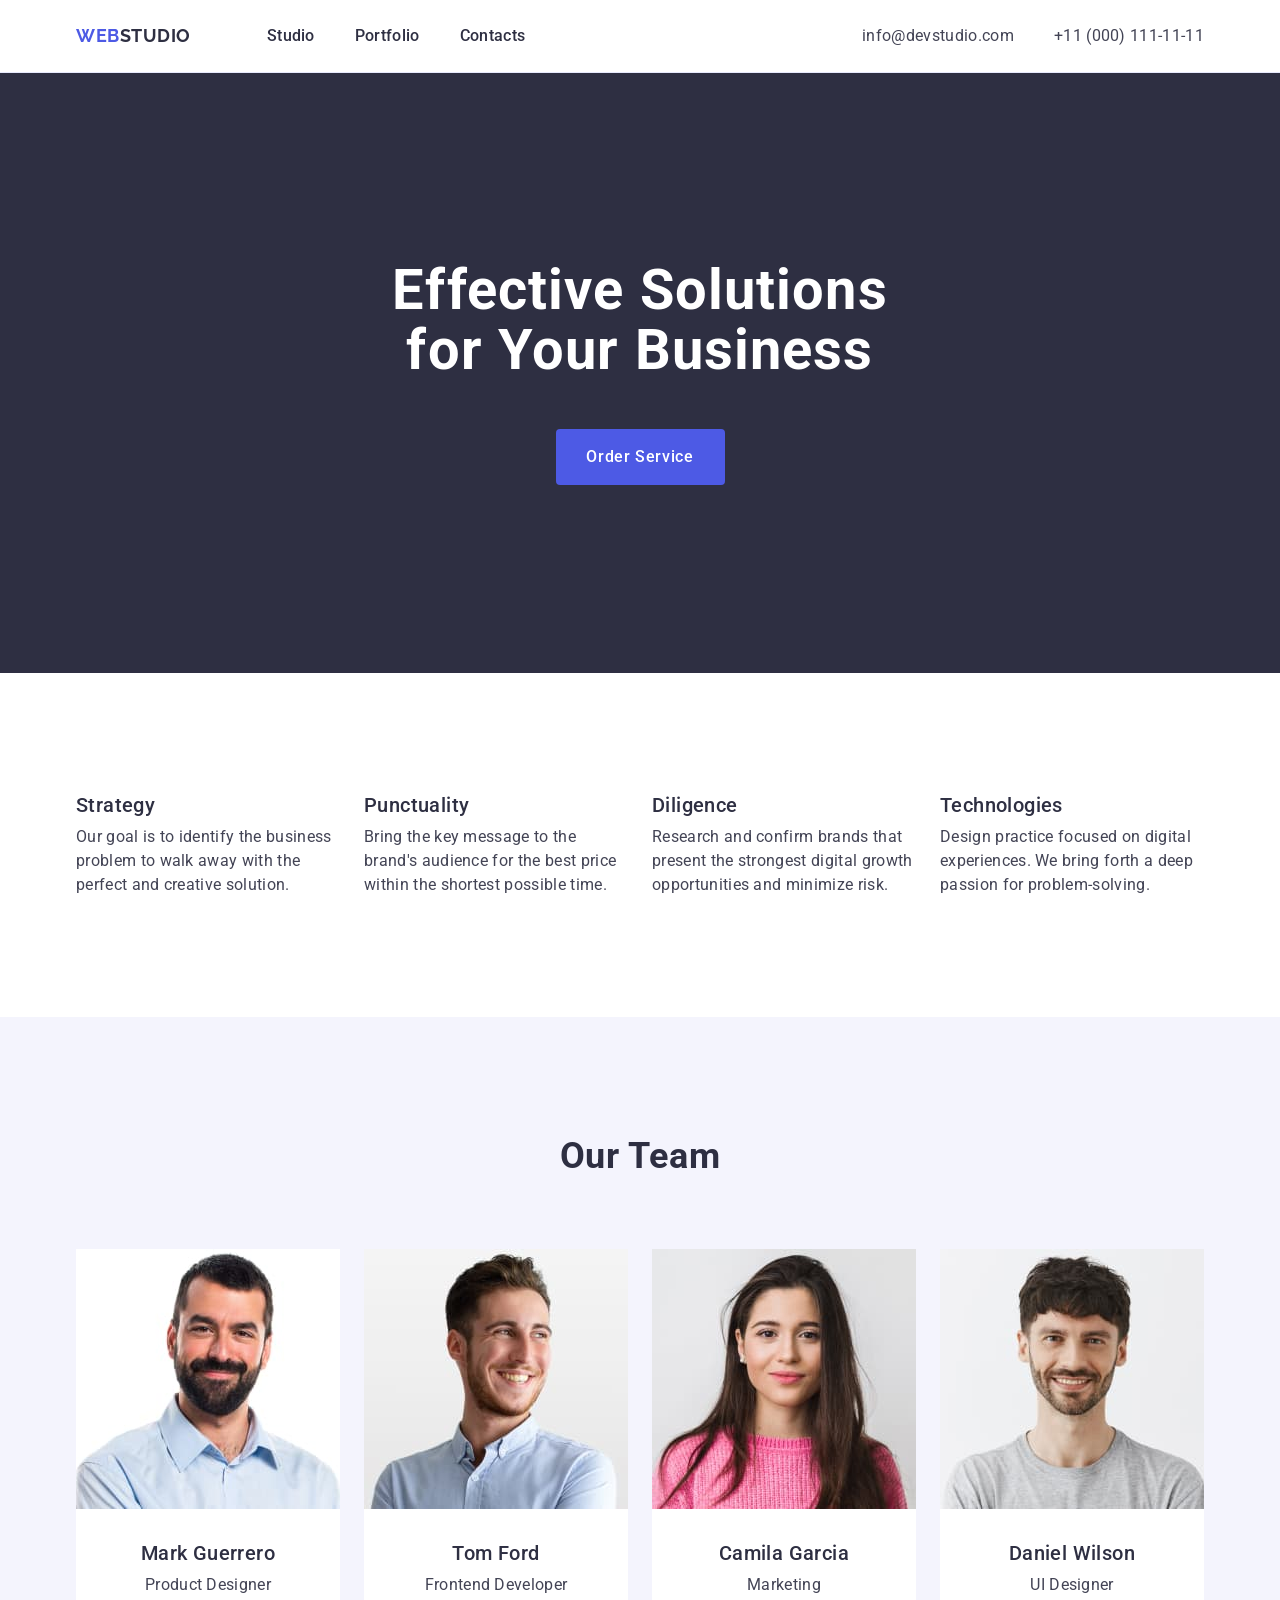
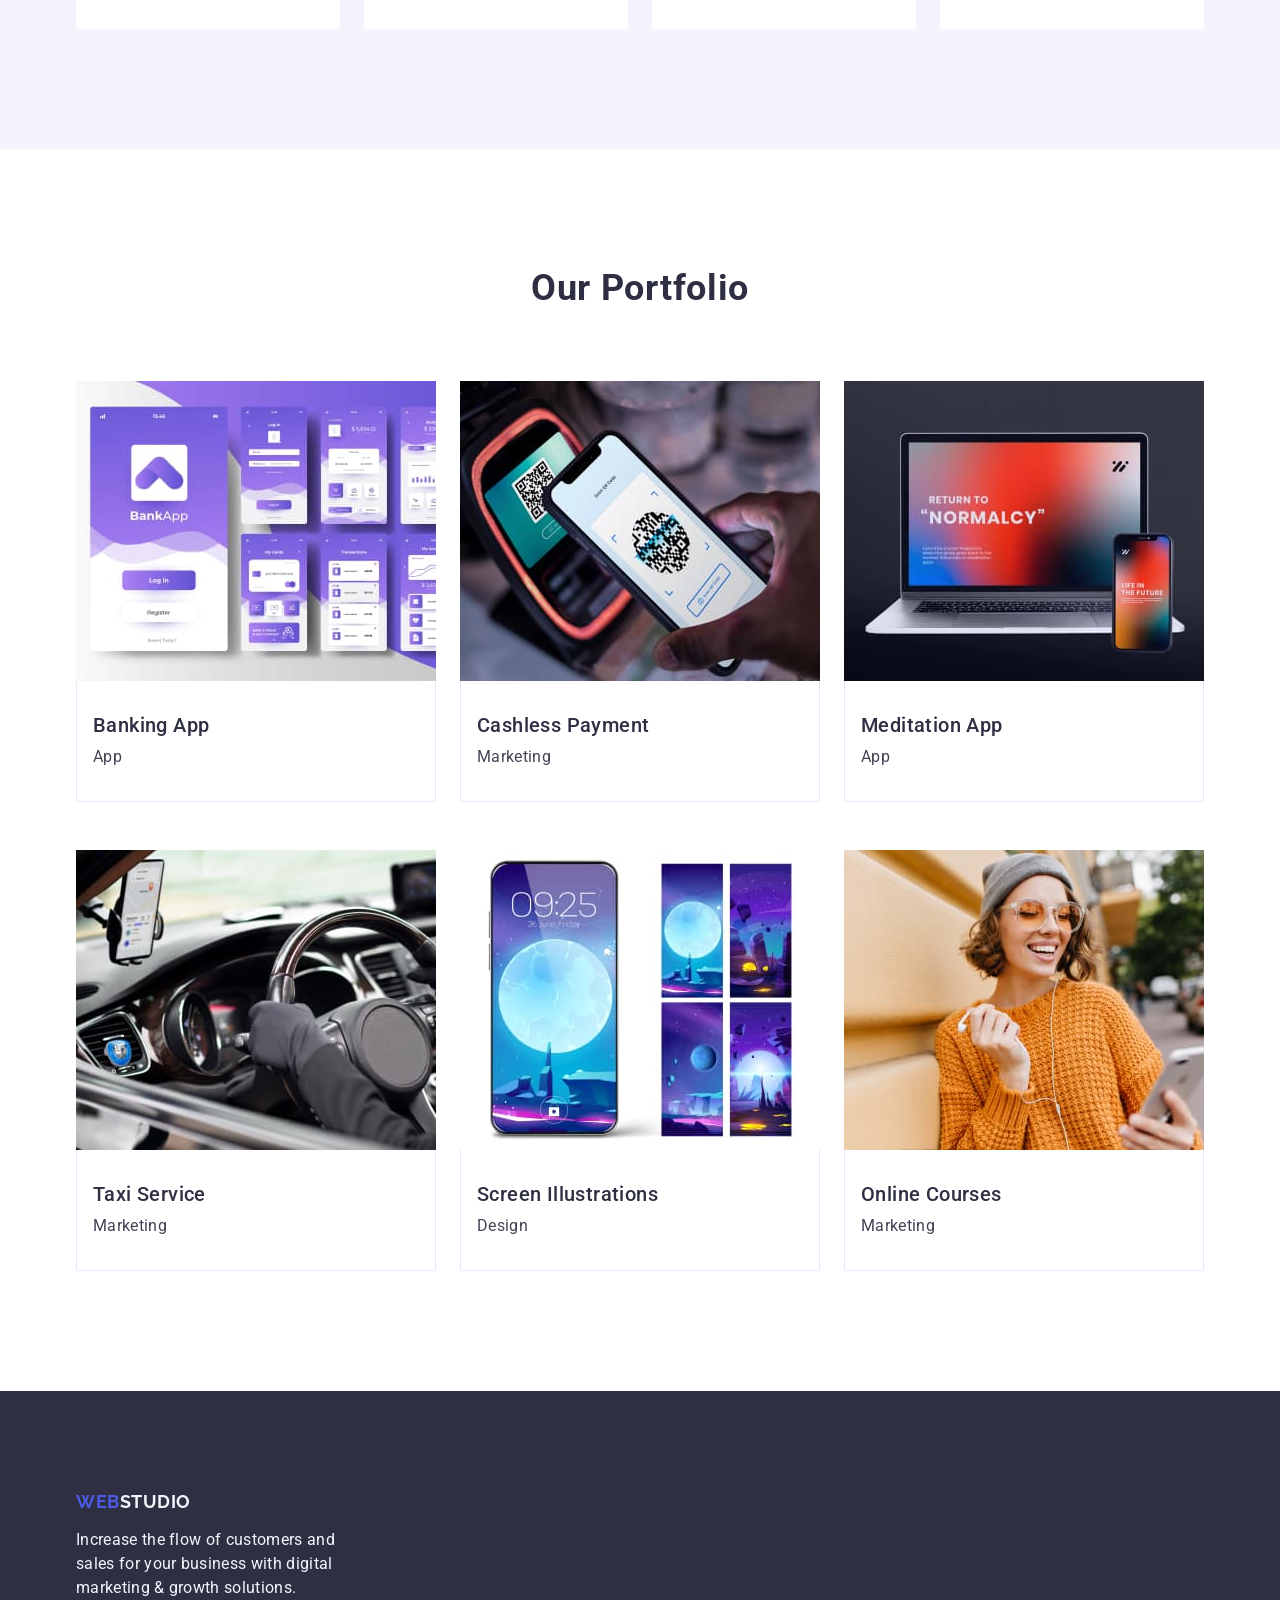
==== index.html @ 2b1eb2b6 "Initial commit" ====
<!DOCTYPE html>
<html lang="en">
  <head>
    <meta charset="UTF-8" />
    <meta name="viewport" content="width=device-width, initial-scale=1.0" />
    <title>WebStudio</title>
    <link rel="preconnect" href="https://fonts.googleapis.com" />
    <link rel="preconnect" href="https://fonts.gstatic.com" crossorigin />
    <link
      href="https://fonts.googleapis.com/css2?family=Raleway:wght@700&family=Roboto:wght@400;500;700&family=Tangerine&display=swap"
      rel="stylesheet"
    />
    <link
      rel="stylesheet"
      href="https://cdn.jsdelivr.net/npm/modern-normalize@2.0.0/modern-normalize.min.css"
    />
    <link rel="stylesheet" href="./css/styles.css" />
  </head>
  <body>
    <!-- Header section -->
    <header class="section-header">
      <div class="header-container container">
        <nav class="navigation">
          <a href="./index.html" class="logo-text"
            >Web<span class="logo-header-accent">Studio</span></a
          >
          <ul class="nav-list">
            <li class="nav-list-item">
              <a href="./index.html" class="nav-item">Studio</a>
            </li>
            <li class="nav-list-item">
              <a href="" class="nav-item">Portfolio</a>
            </li>
            <li class="nav-list-item">
              <a href="" class="nav-item">Contacts</a>
            </li>
          </ul>
        </nav>
        <address class="address">
          <ul class="address-list">
            <li class="address-list-item">
              <a href="mailto:info@devstudio.com" class="address-link"
                >info@devstudio.com</a
              >
            </li>

            <li class="address-list-item">
              <a href="tel:+110001111111" class="address-link"
                >+11 (000) 111-11-11</a
              >
            </li>
          </ul>
        </address>
      </div>
    </header>

    <!-- Unique content -->
    <main>
      <!-- Hero section -->
      <section class="hero">
        <div class="container-hero container">
          <h1 class="hero-title">Effective Solutions for Your Business</h1>
          <button type="button" class="button hero-btn">Order Service</button>
        </div>
      </section>
      <!-- Advantages section -->
      <section class="section">
        <div class="container-advantages container">
          <h2 class="visually-hidden">Advantages</h2>
          <ul class="advantages-list">
            <li class="advantages-list-item">
              <h3 class="subtitle">Strategy</h3>
              <p class="text">
                Our goal is to identify the business problem to walk away with
                the perfect and creative solution.
              </p>
            </li>
            <li class="advantages-list-item">
              <h3 class="subtitle">Punctuality</h3>
              <p class="text">
                Bring the key message to the brand's audience for the best price
                within the shortest possible time.
              </p>
            </li>
            <li class="advantages-list-item">
              <h3 class="subtitle">Diligence</h3>
              <p class="text">
                Research and confirm brands that present the strongest digital
                growth opportunities and minimize risk.
              </p>
            </li>
            <li class="advantages-list-item">
              <h3 class="subtitle">Technologies</h3>
              <p class="text">
                Design practice focused on digital experiences. We bring forth a
                deep passion for problem-solving.
              </p>
            </li>
          </ul>
        </div>
      </section>
      <!-- Our Team -->
      <section class="our-team section">
        <div class="container">
          <h2 class="section-title">Our Team</h2>
          <ul class="our-team-list">
            <li class="our-team-item">
              <img
                src="./images/mark-guerrero.jpg"
                alt="Mark Guerrero"
                width="264"
                height="260"
              />
              <div class="our-team-item-bottom">
                <h3 class="subtitle">Mark Guerrero</h3>
                <p class="text">Product Designer</p>
              </div>
            </li>
            <li class="our-team-item">
              <img
                src="./images/tom-ford.jpg"
                alt="Tom Ford"
                width="264"
                height="260"
              />
              <div class="our-team-item-bottom">
                <h3 class="subtitle">Tom Ford</h3>
                <p class="text">Frontend Developer</p>
              </div>
            </li>
            <li class="our-team-item">
              <img
                src="./images/camila-garcia.jpg"
                alt="Camila Garcia"
                width="264"
                height="260"
              />
              <div class="our-team-item-bottom">
                <h3 class="subtitle">Camila Garcia</h3>
                <p class="text">Marketing</p>
              </div>
            </li>
            <li class="our-team-item">
              <img
                src="./images/daniel-wilson.jpg"
                alt="Daniel Wilson"
                width="264"
                height="260"
              />
              <div class="our-team-item-bottom">
                <h3 class="subtitle">Daniel Wilson</h3>
                <p class="text">UI Designer</p>
              </div>
            </li>
          </ul>
        </div>
      </section>
      <!-- Our Portfolio -->

      <section class="section">
        <div class="container">
          <h2 class="section-title">Our Portfolio</h2>
          <ul class="portfolio-list">
            <li class="portfolio-item">
              <img
                src="./images/banking-app.jpg"
                alt="Banking App"
                width="360"
                height="300"
              />
              <div class="portfolio-item-bottom">
                <h3 class="subtitle">Banking App</h3>
                <p class="text">App</p>
              </div>
            </li>
            <li class="portfolio-item">
              <img
                src="./images/cashless-payment.jpg"
                alt="Cashless Payment"
                width="360"
                height="300"
              />
              <div class="portfolio-item-bottom">
                <h3 class="subtitle">Cashless Payment</h3>
                <p class="text">Marketing</p>
              </div>
            </li>
            <li class="portfolio-item">
              <img
                src="./images/meditation-app.jpg"
                alt="Meditation App"
                width="360"
                height="300"
              />
              <div class="portfolio-item-bottom">
                <h3 class="subtitle">Meditation App</h3>
                <p class="text">App</p>
              </div>
            </li>
            <li class="portfolio-item">
              <img
                src="./images/taxi-service.jpg"
                alt="Taxi Service"
                width="360"
                height="300"
              />
              <div class="portfolio-item-bottom">
                <h3 class="subtitle">Taxi Service</h3>
                <p class="text">Marketing</p>
              </div>
            </li>
            <li class="portfolio-item">
              <img
                src="./images/screen-illustrations.jpg"
                alt="Screen Illustrations"
                width="360"
                height="300"
              />
              <div class="portfolio-item-bottom">
                <h3 class="subtitle">Screen Illustrations</h3>
                <p class="text">Design</p>
              </div>
            </li>
            <li class="portfolio-item">
              <img
                src="./images/online-courses.jpg"
                alt="Online Courses"
                width="360"
                height="300"
              />
              <div class="portfolio-item-bottom">
                <h3 class="subtitle">Online Courses</h3>
                <p class="text">Marketing</p>
              </div>
            </li>
          </ul>
        </div>
      </section>
    </main>
    <!-- Footer section -->
    <footer class="footer">
      <div class="container">
        <a href="./index.html" class="logo-text footer-link"
          >Web<span class="logo-footer-accent">Studio</span></a
        >
        <p class="text text-footer">
          Increase the flow of customers and sales for your business with
          digital marketing & growth solutions.
        </p>
      </div>
    </footer>
  </body>
</html>
---- css/styles.css ----
body {
    font-family: 'Roboto', sans-serif;
    color: #434455;
    background-color: #FFFFFF;
}
h1,
h2,
h3,
h4,
h5,
h6,
p {
    margin: 0;
}
ul,
ol {
    list-style-type: none;
    margin: 0;
        padding: 0;
}
img {
    display: block;
    max-width: 100%;
    height: auto;
}
    
a {
    color: currentColor;
    text-decoration: none;
}

button {
    font-family: inherit;
    color: currentColor;
    background-color: transparent;
    cursor: pointer;
    padding: 0;
    border: none;
}

.visually-hidden {
    position: absolute;
    width: 1px;
    height: 1px;
    margin: -1px;
    border: 0;
    padding: 0;
    white-space: nowrap;
    clip-path: inset(100%);
    clip: rect(0 0 0 0);
    overflow: hidden;
}
.section {
padding: 120px 0;
}
.section-header {
    border-bottom: 1px solid #E7E9FC;
    background: #FFF;

}
.container {
    width: 1158px;
padding: 0 15px 0 15px;
    margin-left: auto;
    margin-right: auto; 
}
.header-container {
    display: flex;
        align-items: center;
}

.navigation {
    display: flex;
        align-items: center;
        margin-right: auto;
}
.nav-list {
    display: flex;
    justify-content: space-between;
}
.nav-list-item:not(:last-child) {
margin-right: 40px;
}
.logo-text {
    font-family: "Raleway", sans-serif;
    color: #4D5AE5;
    font-size: 18px;
    line-height: 1.17;
    letter-spacing: 0.03em;
    font-weight: 700;
    text-transform: uppercase;
    margin-right: 76px;

}
.logo-header-accent {
    color: #2E2F42;
}
.logo-footer-accent {
    color: #F4F4FD;
}
.nav-item,
.section-title,
.subtitle {
    color: #2E2F42;
}
.section-title {
    font-size: 36px;
    line-height: 1.11;
    text-align: center;
    letter-spacing: 0.02em;
    text-transform: capitalize;
    margin-bottom: 72px;
}
.nav-item {
    font-size: 16px;
        line-height: 1.5;
        font-weight: 500;
        letter-spacing: 0.02em;
        padding: 24px 0 24px;
        display: block;
}
.nav-item:hover, .nav-item:focus, .nav-item:active, .address-link
 {
    color: #404BBF;
}
.address-list {
    font-style: normal;
    display: flex;
    align-items: center;
}
.address-list-item:not(:last-child) {
margin-right: 40px;
}
.address-link {
    color: #434455;
        font-size: 16px;
        line-height: 1.5;
        letter-spacing: 0.02em;
}
.address-link:hover, .address-link:focus, .address-link:active {
    color: #404BBF;
}
.hero {
    background-color: #2E2F42;
    padding: 188px 0;
}

.hero-title {
    color: #FFFFFF;
    color: var(--WHITE, #FFF);
        text-align: center;
        font-size: 56px;
        font-weight: 700;
        line-height: 1.07;
        letter-spacing: 0.02em;
        max-width: 496px;
        margin-right: auto;
        margin-left: auto;
        margin-bottom: 48px;
}
.hero-btn {
    background-color: #4D5AE5;
    color: #FFF;
        font-size: 16px;
        font-weight: 500;
        line-height: 1.5;
        letter-spacing: 0.04em;
        display: block;
        min-width: 169px;
        height: 56px;
        border-radius: 4px;
        margin-right: auto;
        margin-left: auto;
    
}
 .hero-btn:hover, .hero-btn:focus, .hero-btn:active {
    background-color: #404BBF; 
}

.advantages-list {
    display: flex;
    justify-content: center;
}
.advantages-list-item:not(:last-child) {
margin-right: 24px;
}
.advantages-list-item {
    width: calc((100% - 72px) / 4);
}
.subtitle {
        font-size: 20px;
        font-weight: 500;
        line-height: 1.2;
        letter-spacing: 0.02em;
        margin-bottom: 8px;
}
.text {
    /* font-family: "Raleway", sans-serif; */
        font-size: 16px;
        font-style: normal;
        font-weight: 400;
        line-height: 1.5;
        letter-spacing: 0.02em;
}
.our-team {
    background-color: #F4F4FD;
}
.our-team-item {
    background-color: #FFFFFF;
}
.our-team-item:not(:last-child) {
    margin-right: 24px;
}
.our-team-list {
    display: flex; 
}
.our-team-item:first-child {
    width: calc((100% - 72px) / 4);
    border-radius: 0px 0px 4px 4px;
}
.our-team-item-bottom {
    padding: 32px 0 32px;
    text-align: center;
}

.portfolio-list {
    display: flex;
    flex-wrap: wrap;
    row-gap: 48px;
    column-gap: 24px;
}


.portfolio-item-bottom {
    border: 1px solid #E7E9FC;
    border-top: none;
        background: #FFF;
    padding: 32px 16px;
}
.footer {
    background-color: #2E2F42;
    padding: 100px 0 100px;

}
.footer>.text {
    
    color: #F4F4FD;
}
.footer>.logo-text {
    margin-bottom: 16px;
}
.footer-link {
    display: inline-block;
    margin-bottom: 16px;
}
.text-footer {
    color: var(--CLOUD, #F4F4FD);
        font-family: Roboto;
        font-size: 16px;
        font-style: normal;
        font-weight: 400;
        line-height: 1.5;

        letter-spacing: 0.02em;
        width: 264px;
}
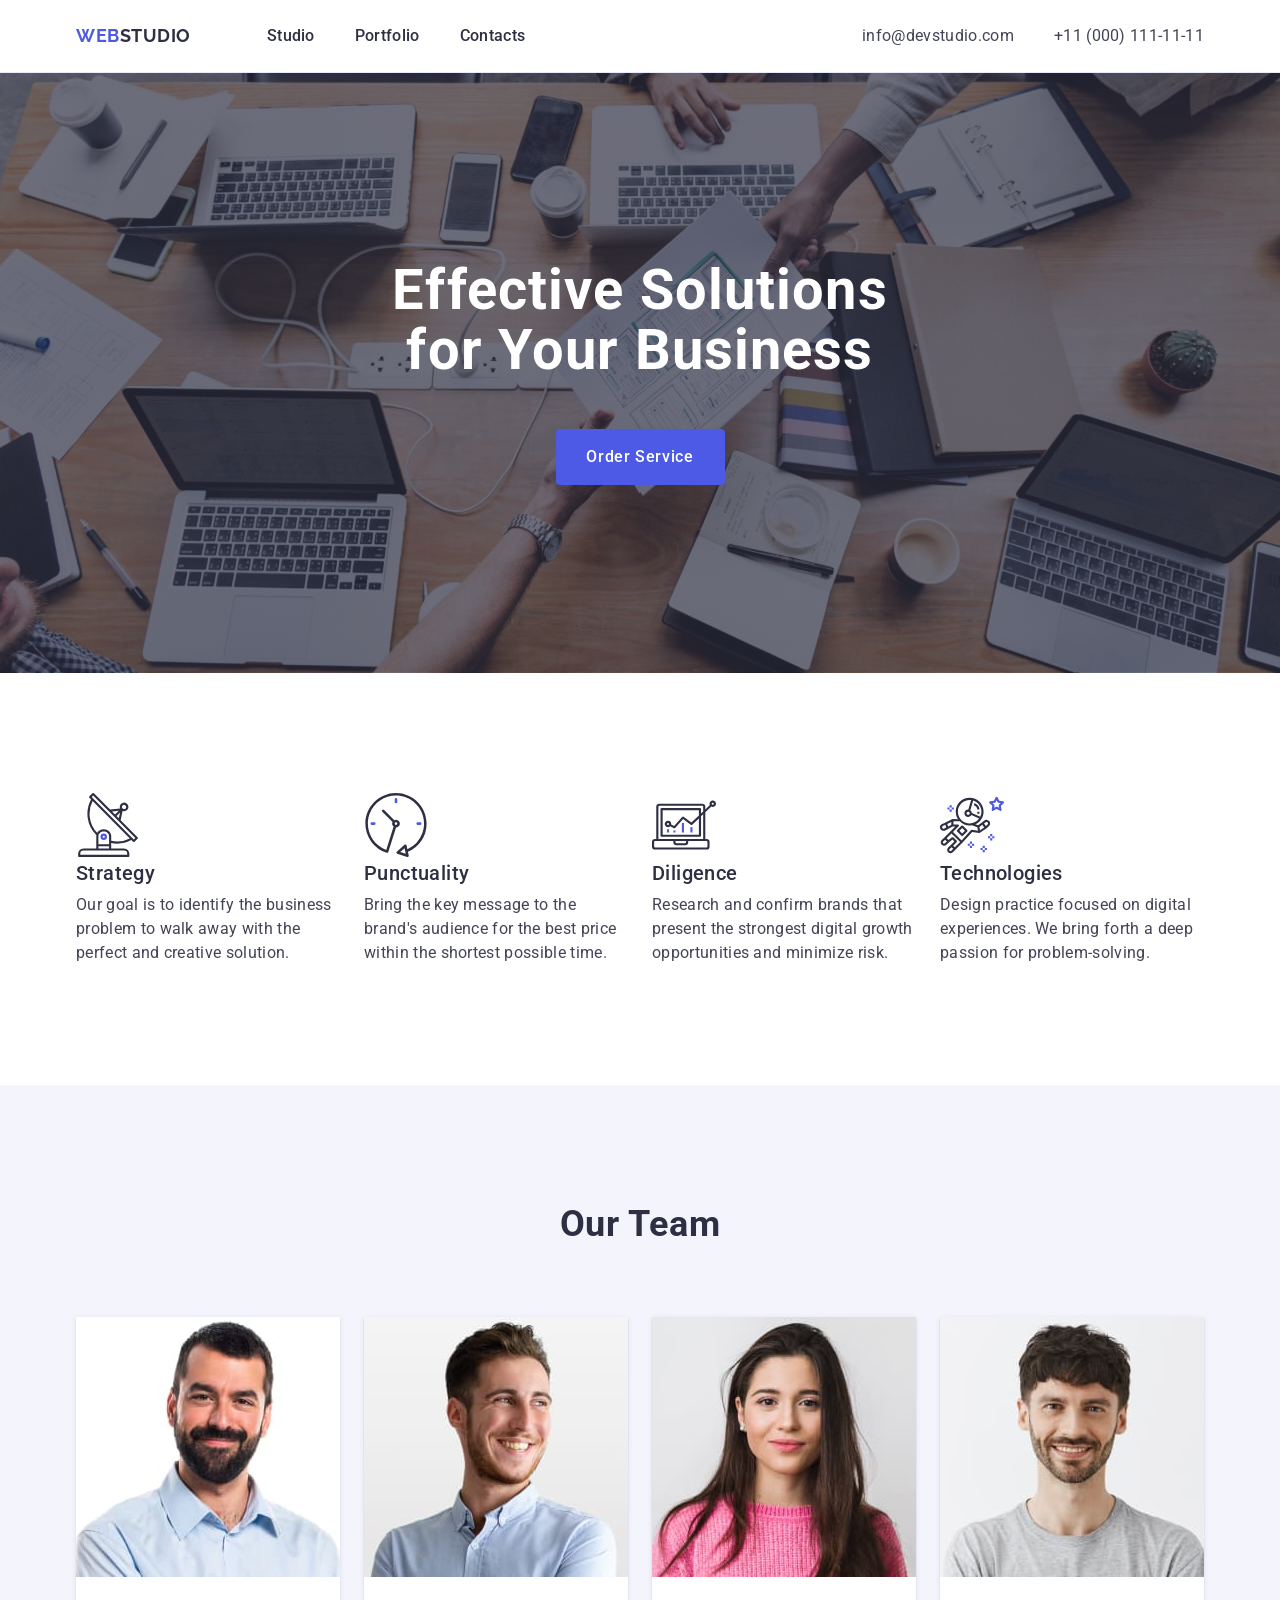
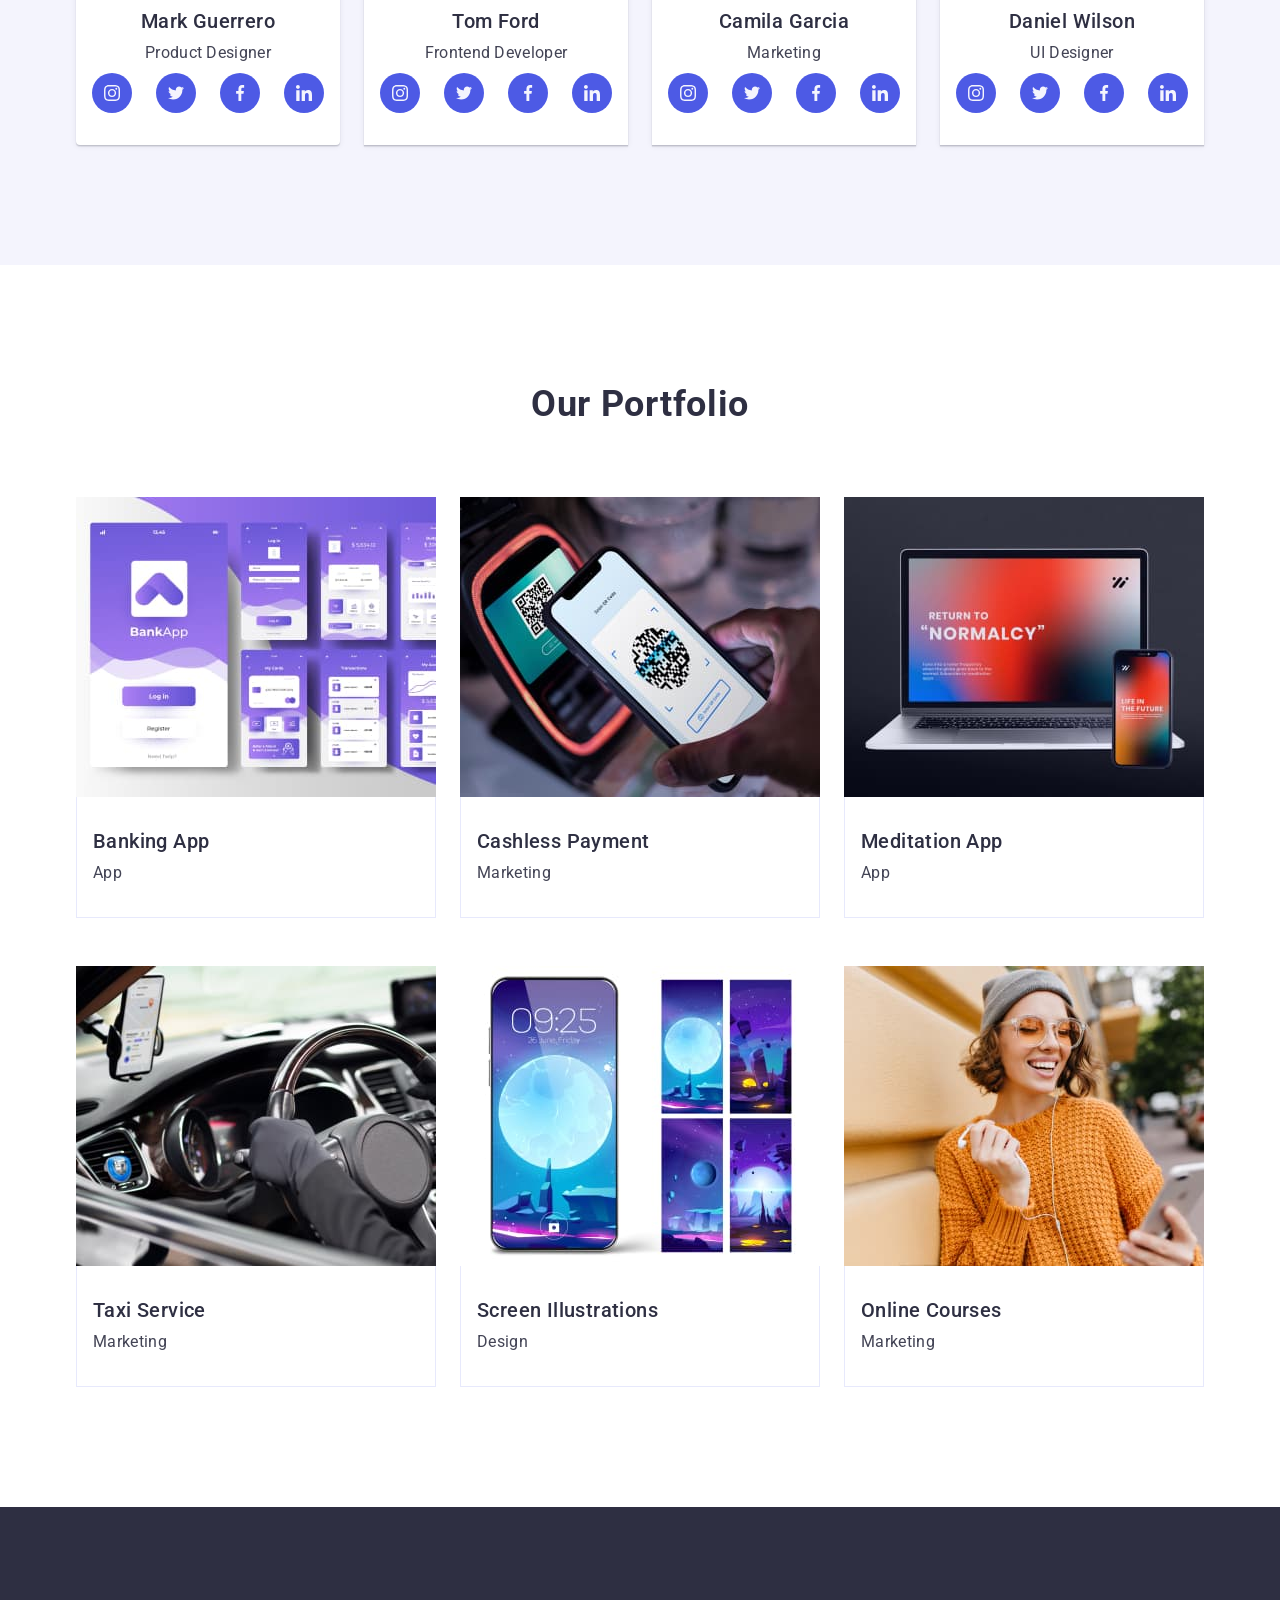
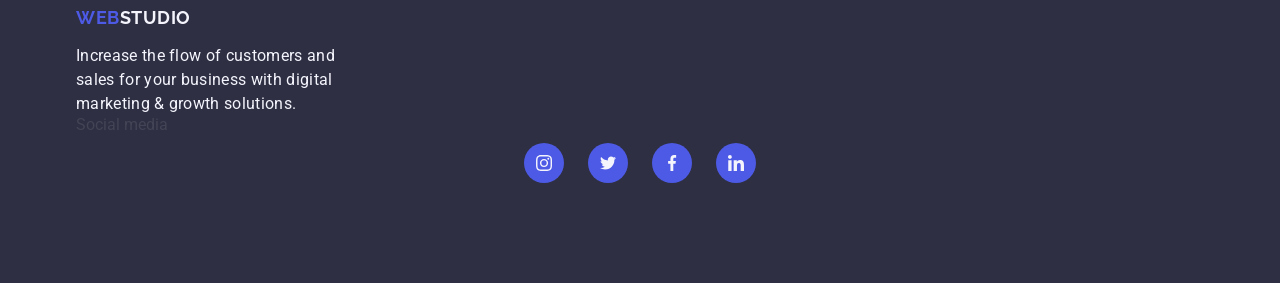
==== commit 5022ad73: "added sprite.svg" ====
--- a/index.html
+++ b/index.html
@@ -69,6 +69,9 @@
           <h2 class="visually-hidden">Advantages</h2>
           <ul class="advantages-list">
             <li class="advantages-list-item">
+              <svg class="advantages-icon" width="64" height="64">
+                <use href="./images/icons.svg#icon-antenna"></use>
+              </svg>
               <h3 class="subtitle">Strategy</h3>
               <p class="text">
                 Our goal is to identify the business problem to walk away with
@@ -76,6 +79,9 @@
               </p>
             </li>
             <li class="advantages-list-item">
+              <svg class="advantages-icon" width="64" height="64">
+                <use href="./images/icons.svg#icon-clock"></use>
+              </svg>
               <h3 class="subtitle">Punctuality</h3>
               <p class="text">
                 Bring the key message to the brand's audience for the best price
@@ -83,6 +89,9 @@
               </p>
             </li>
             <li class="advantages-list-item">
+              <svg class="advantages-icon" width="64" height="64">
+                <use href="./images/icons.svg#icon-diagram"></use>
+              </svg>
               <h3 class="subtitle">Diligence</h3>
               <p class="text">
                 Research and confirm brands that present the strongest digital
@@ -90,6 +99,9 @@
               </p>
             </li>
             <li class="advantages-list-item">
+              <svg class="advantages-icon" width="64" height="64">
+                <use href="./images/icons.svg#icon-astronaut"></use>
+              </svg>
               <h3 class="subtitle">Technologies</h3>
               <p class="text">
                 Design practice focused on digital experiences. We bring forth a
@@ -114,6 +126,36 @@
               <div class="our-team-item-bottom">
                 <h3 class="subtitle">Mark Guerrero</h3>
                 <p class="text">Product Designer</p>
+                <ul class="socials-list">
+                  <li class="socials-item">
+                    <a href="" class="socials-link">
+                      <svg class="socials-icon" width="16" height="16">
+                        <use href="./images/icons.svg#icon-instagram"></use>
+                      </svg>
+                    </a>
+                  </li>
+                  <li class="socials-item">
+                    <a href="" class="socials-link">
+                      <svg class="socials-icon" width="16" height="16">
+                        <use href="./images/icons.svg#icon-twitter"></use>
+                      </svg>
+                    </a>
+                  </li>
+                  <li class="socials-item">
+                    <a href="" class="socials-link">
+                      <svg class="socials-icon" width="16" height="16">
+                        <use href="./images/icons.svg#icon-facebook"></use>
+                      </svg>
+                    </a>
+                  </li>
+                  <li class="socials-item">
+                    <a href="" class="socials-link">
+                      <svg class="socials-icon" width="16" height="16">
+                        <use href="./images/icons.svg#icon-linkedin"></use>
+                      </svg>
+                    </a>
+                  </li>
+                </ul>
               </div>
             </li>
             <li class="our-team-item">
@@ -126,6 +168,36 @@
               <div class="our-team-item-bottom">
                 <h3 class="subtitle">Tom Ford</h3>
                 <p class="text">Frontend Developer</p>
+                <ul class="socials-list">
+                  <li class="socials-item">
+                    <a href="" class="socials-link">
+                      <svg class="socials-icon" width="16" height="16">
+                        <use href="./images/icons.svg#icon-instagram"></use>
+                      </svg>
+                    </a>
+                  </li>
+                  <li class="socials-item">
+                    <a href="" class="socials-link">
+                      <svg class="socials-icon" width="16" height="16">
+                        <use href="./images/icons.svg#icon-twitter"></use>
+                      </svg>
+                    </a>
+                  </li>
+                  <li class="socials-item">
+                    <a href="" class="socials-link">
+                      <svg class="socials-icon" width="16" height="16">
+                        <use href="./images/icons.svg#icon-facebook"></use>
+                      </svg>
+                    </a>
+                  </li>
+                  <li class="socials-item">
+                    <a href="" class="socials-link">
+                      <svg class="socials-icon" width="16" height="16">
+                        <use href="./images/icons.svg#icon-linkedin"></use>
+                      </svg>
+                    </a>
+                  </li>
+                </ul>
               </div>
             </li>
             <li class="our-team-item">
@@ -138,6 +210,36 @@
               <div class="our-team-item-bottom">
                 <h3 class="subtitle">Camila Garcia</h3>
                 <p class="text">Marketing</p>
+                <ul class="socials-list">
+                  <li class="socials-item">
+                    <a href="" class="socials-link">
+                      <svg class="socials-icon" width="16" height="16">
+                        <use href="./images/icons.svg#icon-instagram"></use>
+                      </svg>
+                    </a>
+                  </li>
+                  <li class="socials-item">
+                    <a href="" class="socials-link">
+                      <svg class="socials-icon" width="16" height="16">
+                        <use href="./images/icons.svg#icon-twitter"></use>
+                      </svg>
+                    </a>
+                  </li>
+                  <li class="socials-item">
+                    <a href="" class="socials-link">
+                      <svg class="socials-icon" width="16" height="16">
+                        <use href="./images/icons.svg#icon-facebook"></use>
+                      </svg>
+                    </a>
+                  </li>
+                  <li class="socials-item">
+                    <a href="" class="socials-link">
+                      <svg class="socials-icon" width="16" height="16">
+                        <use href="./images/icons.svg#icon-linkedin"></use>
+                      </svg>
+                    </a>
+                  </li>
+                </ul>
               </div>
             </li>
             <li class="our-team-item">
@@ -150,6 +252,36 @@
               <div class="our-team-item-bottom">
                 <h3 class="subtitle">Daniel Wilson</h3>
                 <p class="text">UI Designer</p>
+                <ul class="socials-list">
+                  <li class="socials-item">
+                    <a href="" class="socials-link">
+                      <svg class="socials-icon" width="16" height="16">
+                        <use href="./images/icons.svg#icon-instagram"></use>
+                      </svg>
+                    </a>
+                  </li>
+                  <li class="socials-item">
+                    <a href="" class="socials-link">
+                      <svg class="socials-icon" width="16" height="16">
+                        <use href="./images/icons.svg#icon-twitter"></use>
+                      </svg>
+                    </a>
+                  </li>
+                  <li class="socials-item">
+                    <a href="" class="socials-link">
+                      <svg class="socials-icon" width="16" height="16">
+                        <use href="./images/icons.svg#icon-facebook"></use>
+                      </svg>
+                    </a>
+                  </li>
+                  <li class="socials-item">
+                    <a href="" class="socials-link">
+                      <svg class="socials-icon" width="16" height="16">
+                        <use href="./images/icons.svg#icon-linkedin"></use>
+                      </svg>
+                    </a>
+                  </li>
+                </ul>
               </div>
             </li>
           </ul>
@@ -247,6 +379,39 @@
           Increase the flow of customers and sales for your business with
           digital marketing & growth solutions.
         </p>
+        <div class="footer-socials">
+          <p socials-text>Social media</p>
+          <ul class="socials-list">
+            <li class="socials-item">
+              <a href="" class="socials-link">
+                <svg class="socials-icon" width="16" height="16">
+                  <use href="./images/icons.svg#icon-instagram"></use>
+                </svg>
+              </a>
+            </li>
+            <li class="socials-item">
+              <a href="" class="socials-link">
+                <svg class="socials-icon" width="16" height="16">
+                  <use href="./images/icons.svg#icon-twitter"></use>
+                </svg>
+              </a>
+            </li>
+            <li class="socials-item">
+              <a href="" class="socials-link">
+                <svg class="socials-icon" width="16" height="16">
+                  <use href="./images/icons.svg#icon-facebook"></use>
+                </svg>
+              </a>
+            </li>
+            <li class="socials-item">
+              <a href="" class="socials-link">
+                <svg class="socials-icon" width="16" height="16">
+                  <use href="./images/icons.svg#icon-linkedin"></use>
+                </svg>
+              </a>
+            </li>
+          </ul>
+        </div>
       </div>
     </footer>
   </body>
--- a/css/styles.css
+++ b/css/styles.css
@@ -143,7 +143,13 @@
 .hero {
     background-color: #2E2F42;
     padding: 188px 0;
-}
+    max-width: 1440рх;
+    background-image: linear-gradient(rgba(46, 47, 66, 0.70), rgba(46, 47, 66, 0.70)), url(../images/hero-bg.jpg);
+    background-repeat: no-repeat;
+    background-position: center;
+    background-size: cover;
+}
+    
 
 .hero-title {
     color: #FFFFFF;
@@ -207,6 +213,7 @@
 }
 .our-team-item {
     background-color: #FFFFFF;
+    box-shadow: 0px 2px 1px 0px rgba(46, 47, 66, 0.08), 0px 1px 1px 0px rgba(46, 47, 66, 0.16), 0px 1px 6px 0px rgba(46, 47, 66, 0.08);
 }
 .our-team-item:not(:last-child) {
     margin-right: 24px;
@@ -222,7 +229,31 @@
     padding: 32px 0 32px;
     text-align: center;
 }
-
+.socials-list {
+    display: flex;
+    gap: 24px;
+    justify-content: center;
+    align-items: center;
+    margin-top: 8px;
+}
+.socials-item {
+    width: 40px;
+    height: 40px;
+}
+.socials-link {
+    display: flex;
+    justify-content: center;
+    align-items: center;
+    width: 100%;
+    height: 100%;
+    background-color: #4D5AE5;
+    border-radius: 50%;
+    color: #F4F4FD;
+    fill: currentColor;
+}
+.socials-link:hover, .socials-link:focus {
+    background-color: #404BBF;
+}
 .portfolio-list {
     display: flex;
     flex-wrap: wrap;
@@ -230,7 +261,9 @@
     column-gap: 24px;
 }
 
-
+.portfolio-item:hover {
+    box-shadow: 0px 2px 1px 0px rgba(46, 47, 66, 0.08), 0px 1px 1px 0px rgba(46, 47, 66, 0.16), 0px 1px 6px 0px rgba(46, 47, 66, 0.08);
+}
 .portfolio-item-bottom {
     border: 1px solid #E7E9FC;
     border-top: none;
@@ -263,4 +296,7 @@
 
         letter-spacing: 0.02em;
         width: 264px;
+}
+.footer-socials {
+   
 }
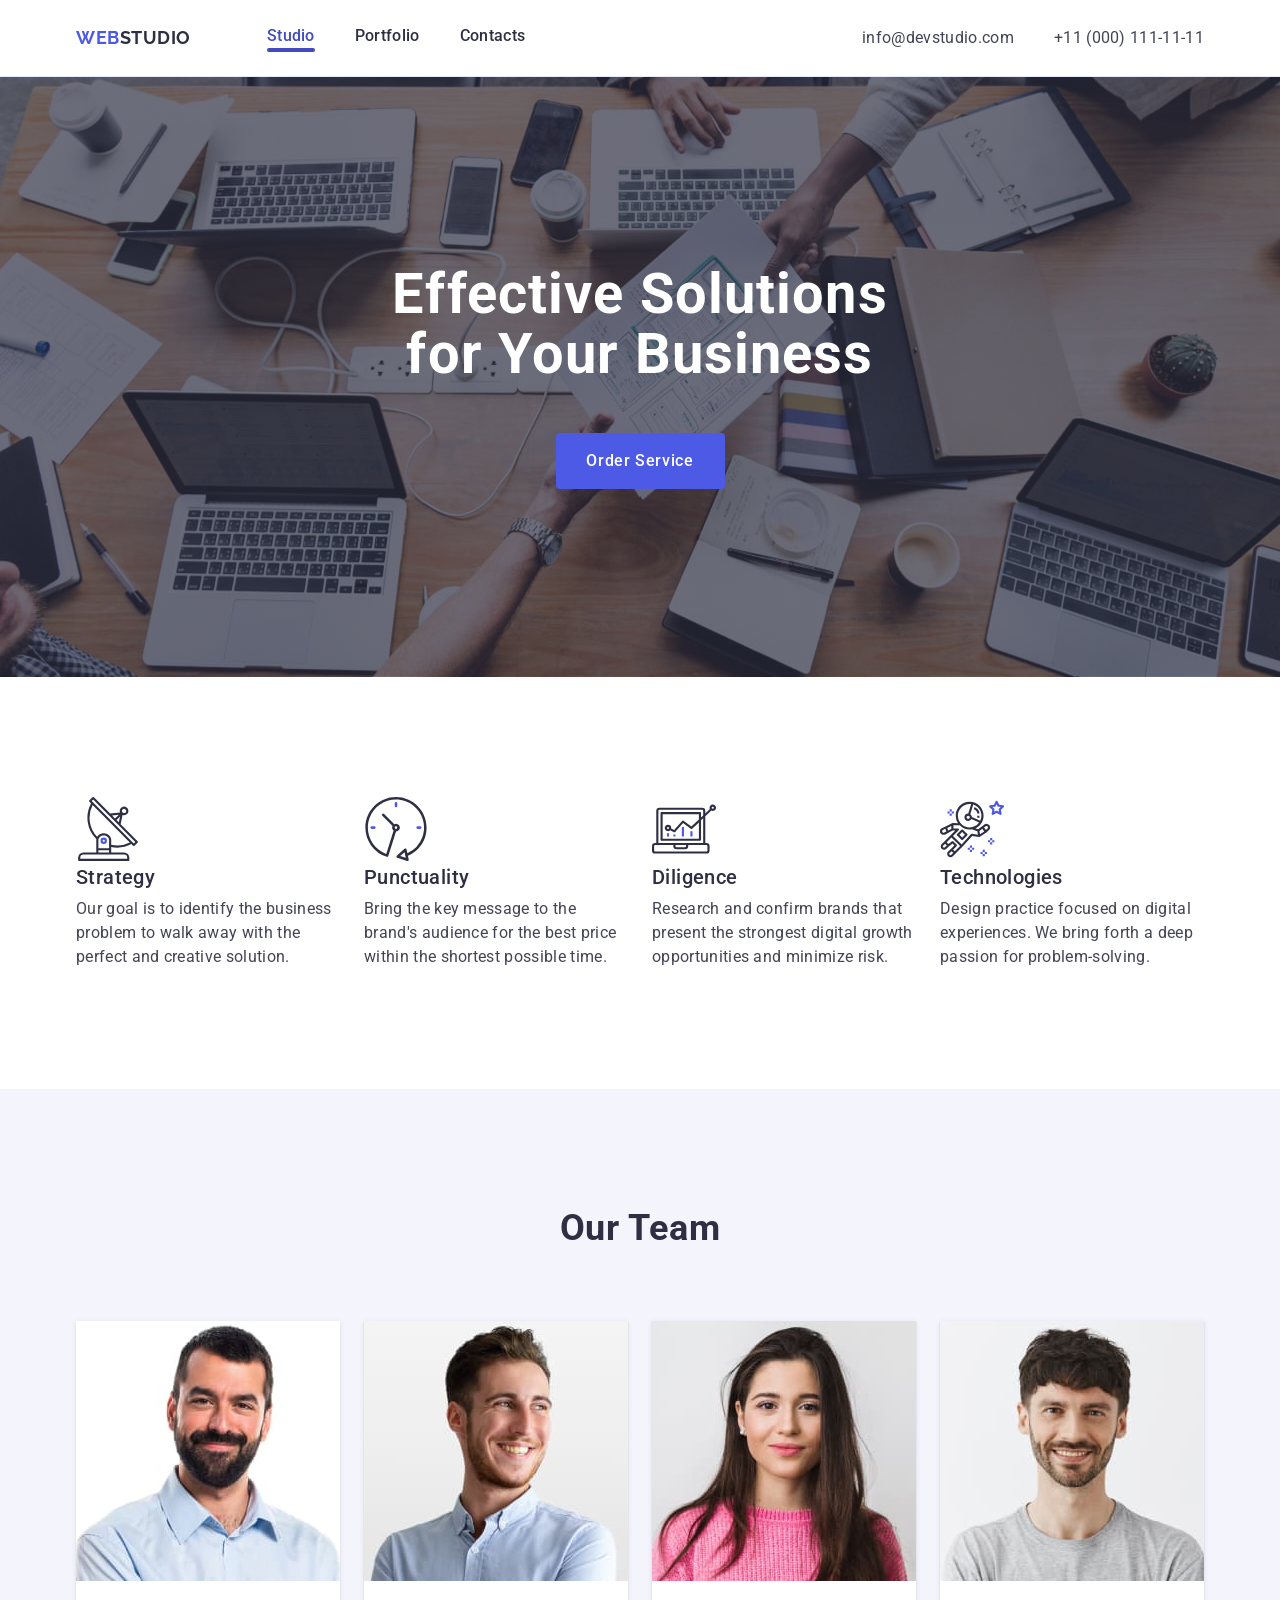
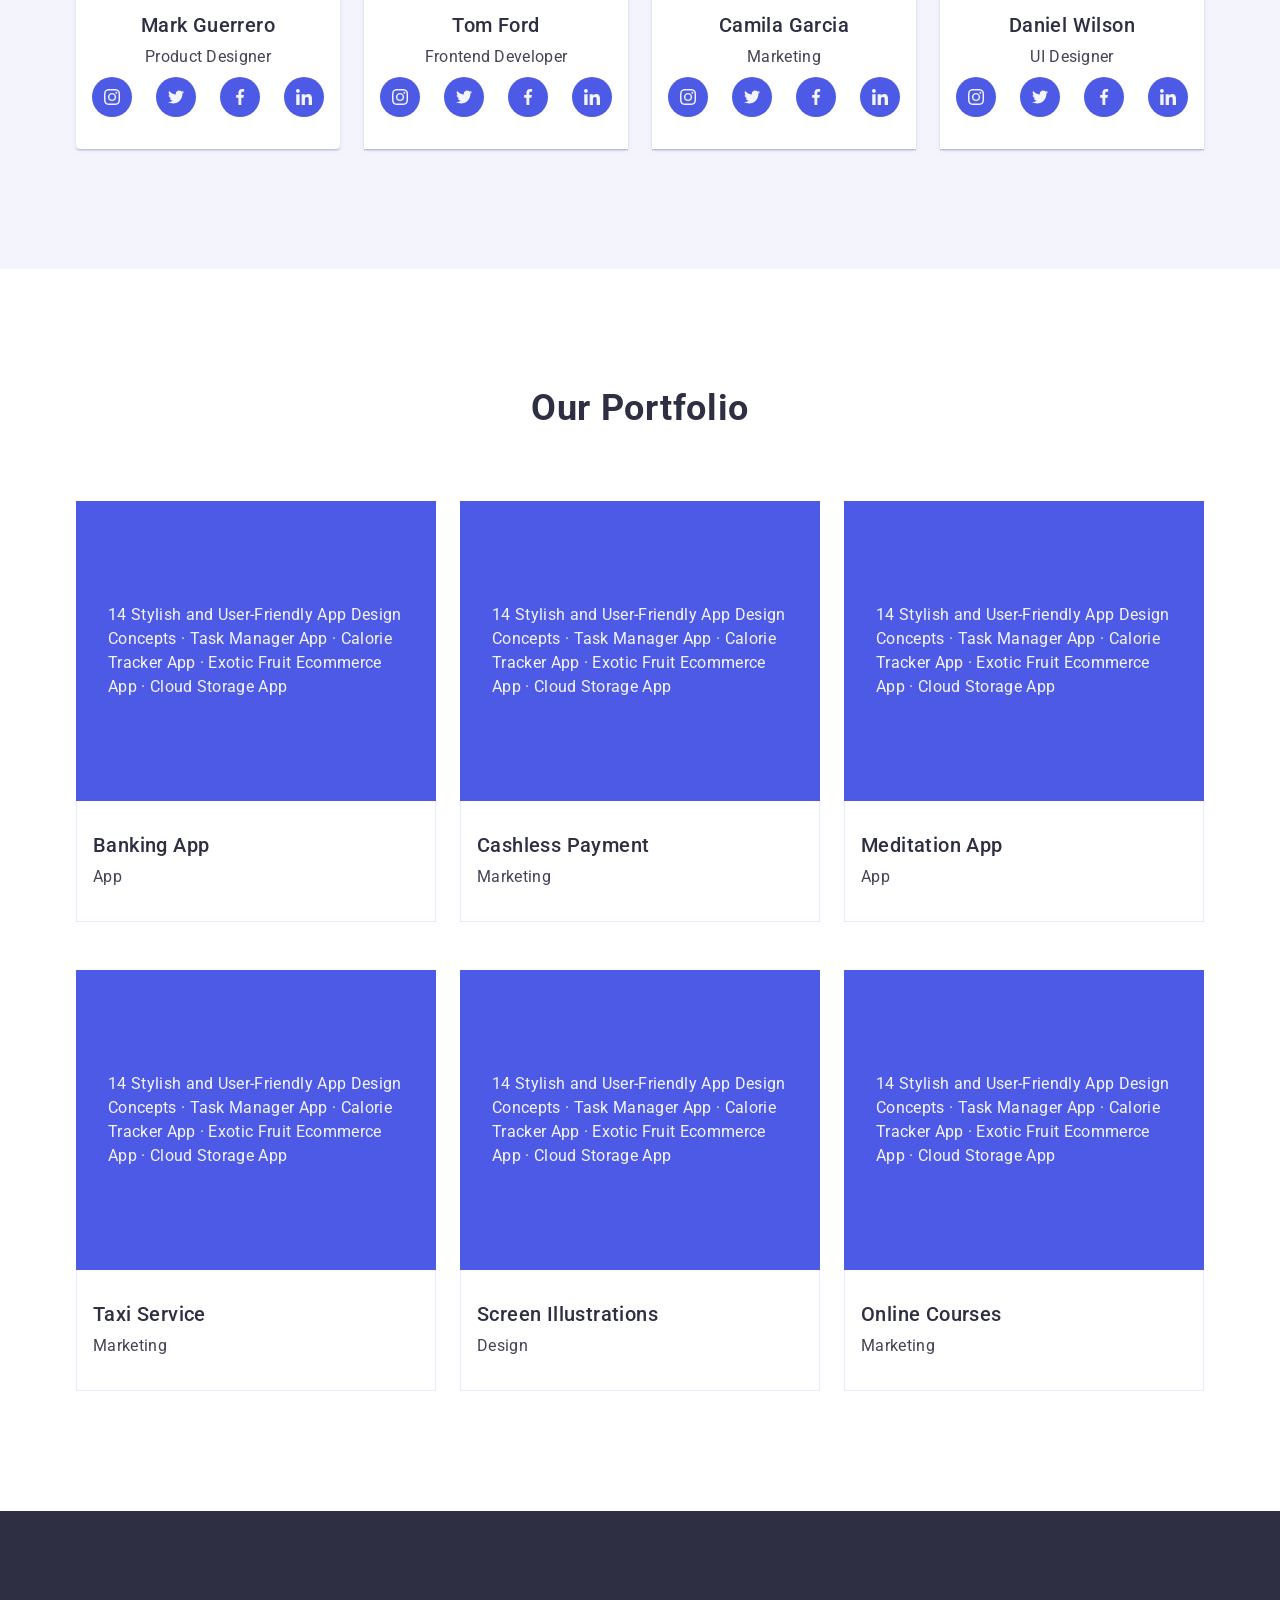
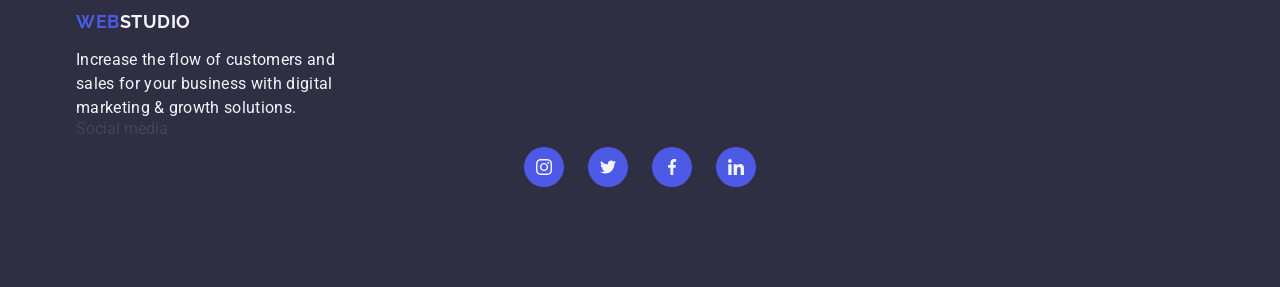
==== commit 3c0fad1a: "added overlay" ====
--- a/index.html
+++ b/index.html
@@ -26,13 +26,13 @@
           >
           <ul class="nav-list">
             <li class="nav-list-item">
-              <a href="./index.html" class="nav-item">Studio</a>
+              <a href="./index.html" class="nav-link active">Studio</a>
             </li>
             <li class="nav-list-item">
-              <a href="" class="nav-item">Portfolio</a>
+              <a href="" class="nav-link">Portfolio</a>
             </li>
             <li class="nav-list-item">
-              <a href="" class="nav-item">Contacts</a>
+              <a href="" class="nav-link">Contacts</a>
             </li>
           </ul>
         </nav>
@@ -294,72 +294,116 @@
           <h2 class="section-title">Our Portfolio</h2>
           <ul class="portfolio-list">
             <li class="portfolio-item">
-              <img
-                src="./images/banking-app.jpg"
-                alt="Banking App"
-                width="360"
-                height="300"
-              />
+              <div class="wrapper-overlay">
+                <img
+                  src="./images/banking-app.jpg"
+                  alt="Banking App"
+                  width="360"
+                  height="300"
+                />
+                <p class="overlay-text">
+                  14 Stylish and User-Friendly App Design Concepts · Task
+                  Manager App · Calorie Tracker App · Exotic Fruit Ecommerce App
+                  · Cloud Storage App
+                </p>
+              </div>
+
               <div class="portfolio-item-bottom">
                 <h3 class="subtitle">Banking App</h3>
                 <p class="text">App</p>
               </div>
             </li>
             <li class="portfolio-item">
-              <img
-                src="./images/cashless-payment.jpg"
-                alt="Cashless Payment"
-                width="360"
-                height="300"
-              />
+              <div class="wrapper-overlay">
+                <img
+                  src="./images/cashless-payment.jpg"
+                  alt="Cashless Payment"
+                  width="360"
+                  height="300"
+                />
+                <p class="overlay-text">
+                  14 Stylish and User-Friendly App Design Concepts · Task
+                  Manager App · Calorie Tracker App · Exotic Fruit Ecommerce App
+                  · Cloud Storage App
+                </p>
+              </div>
+
               <div class="portfolio-item-bottom">
                 <h3 class="subtitle">Cashless Payment</h3>
                 <p class="text">Marketing</p>
               </div>
             </li>
             <li class="portfolio-item">
-              <img
-                src="./images/meditation-app.jpg"
-                alt="Meditation App"
-                width="360"
-                height="300"
-              />
+              <div class="wrapper-overlay">
+                <img
+                  src="./images/meditation-app.jpg"
+                  alt="Meditation App"
+                  width="360"
+                  height="300"
+                />
+                <p class="overlay-text">
+                  14 Stylish and User-Friendly App Design Concepts · Task
+                  Manager App · Calorie Tracker App · Exotic Fruit Ecommerce App
+                  · Cloud Storage App
+                </p>
+              </div>
               <div class="portfolio-item-bottom">
                 <h3 class="subtitle">Meditation App</h3>
                 <p class="text">App</p>
               </div>
             </li>
             <li class="portfolio-item">
-              <img
-                src="./images/taxi-service.jpg"
-                alt="Taxi Service"
-                width="360"
-                height="300"
-              />
+              <div class="wrapper-overlay">
+                <img
+                  src="./images/taxi-service.jpg"
+                  alt="Taxi Service"
+                  width="360"
+                  height="300"
+                />
+                <p class="overlay-text">
+                  14 Stylish and User-Friendly App Design Concepts · Task
+                  Manager App · Calorie Tracker App · Exotic Fruit Ecommerce App
+                  · Cloud Storage App
+                </p>
+              </div>
               <div class="portfolio-item-bottom">
                 <h3 class="subtitle">Taxi Service</h3>
                 <p class="text">Marketing</p>
               </div>
             </li>
             <li class="portfolio-item">
-              <img
-                src="./images/screen-illustrations.jpg"
-                alt="Screen Illustrations"
-                width="360"
-                height="300"
-              />
+              <div class="wrapper-overlay">
+                <img
+                  src="./images/screen-illustrations.jpg"
+                  alt="Screen Illustrations"
+                  width="360"
+                  height="300"
+                />
+                <p class="overlay-text">
+                  14 Stylish and User-Friendly App Design Concepts · Task
+                  Manager App · Calorie Tracker App · Exotic Fruit Ecommerce App
+                  · Cloud Storage App
+                </p>
+              </div>
               <div class="portfolio-item-bottom">
                 <h3 class="subtitle">Screen Illustrations</h3>
                 <p class="text">Design</p>
               </div>
             </li>
             <li class="portfolio-item">
-              <img
-                src="./images/online-courses.jpg"
-                alt="Online Courses"
-                width="360"
-                height="300"
-              />
+              <div class="wrapper-overlay">
+                <img
+                  src="./images/online-courses.jpg"
+                  alt="Online Courses"
+                  width="360"
+                  height="300"
+                />
+                <p class="overlay-text">
+                  14 Stylish and User-Friendly App Design Concepts · Task
+                  Manager App · Calorie Tracker App · Exotic Fruit Ecommerce App
+                  · Cloud Storage App
+                </p>
+              </div>
               <div class="portfolio-item-bottom">
                 <h3 class="subtitle">Online Courses</h3>
                 <p class="text">Marketing</p>
--- a/css/styles.css
+++ b/css/styles.css
@@ -98,7 +98,7 @@
 .logo-footer-accent {
     color: #F4F4FD;
 }
-.nav-item,
+.nav-link,
 .section-title,
 .subtitle {
     color: #2E2F42;
@@ -111,7 +111,7 @@
     text-transform: capitalize;
     margin-bottom: 72px;
 }
-.nav-item {
+.nav-link {
     font-size: 16px;
         line-height: 1.5;
         font-weight: 500;
@@ -119,9 +119,20 @@
         padding: 24px 0 24px;
         display: block;
 }
-.nav-item:hover, .nav-item:focus, .nav-item:active, .address-link
+.nav-link:hover, .nav-link:focus, .nav-link:active, .address-link
  {
     color: #404BBF;
+}
+.nav-link.active {
+    color: #404BBF;
+}
+.nav-link.active::after {
+    content: "";
+    display: block;
+    width: 100%;
+    height: 4px;
+    border-radius: 2px;
+    background-color: #404BBF;
 }
 .address-list {
     font-style: normal;
@@ -270,6 +281,29 @@
         background: #FFF;
     padding: 32px 16px;
 }
+.wrapper-overlay {
+    position: relative;
+
+
+}
+.overlay-text {
+    position: absolute;
+    top: 0;
+    left: 0;
+    width: 100%;
+    height: 100%;
+    display: flex;
+    justify-content: center;
+    align-items: center;
+    padding: 40px 32px;
+    background-color: #4D5AE5;
+        color: #F4F4FD;
+            font-size: 16px;
+            line-height: 1.5;
+            letter-spacing: 0.02em;
+
+
+}
 .footer {
     background-color: #2E2F42;
     padding: 100px 0 100px;
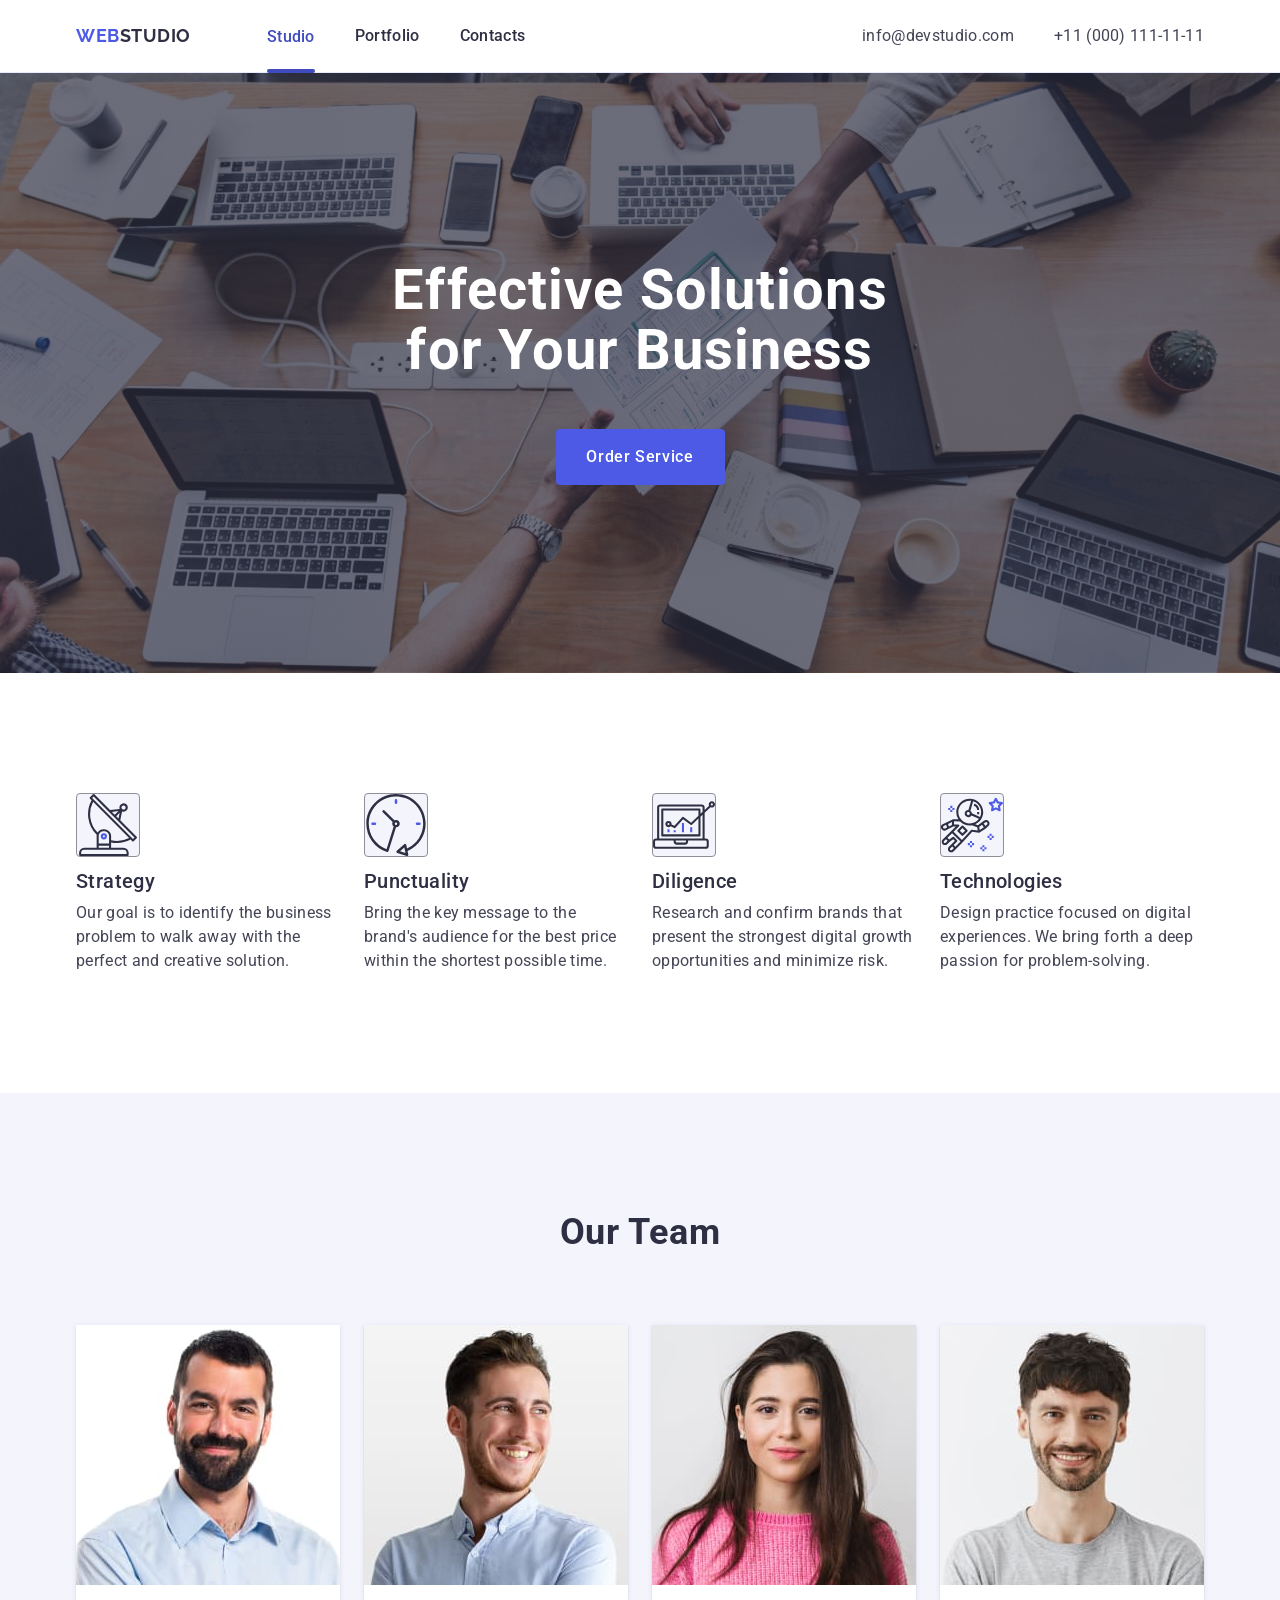
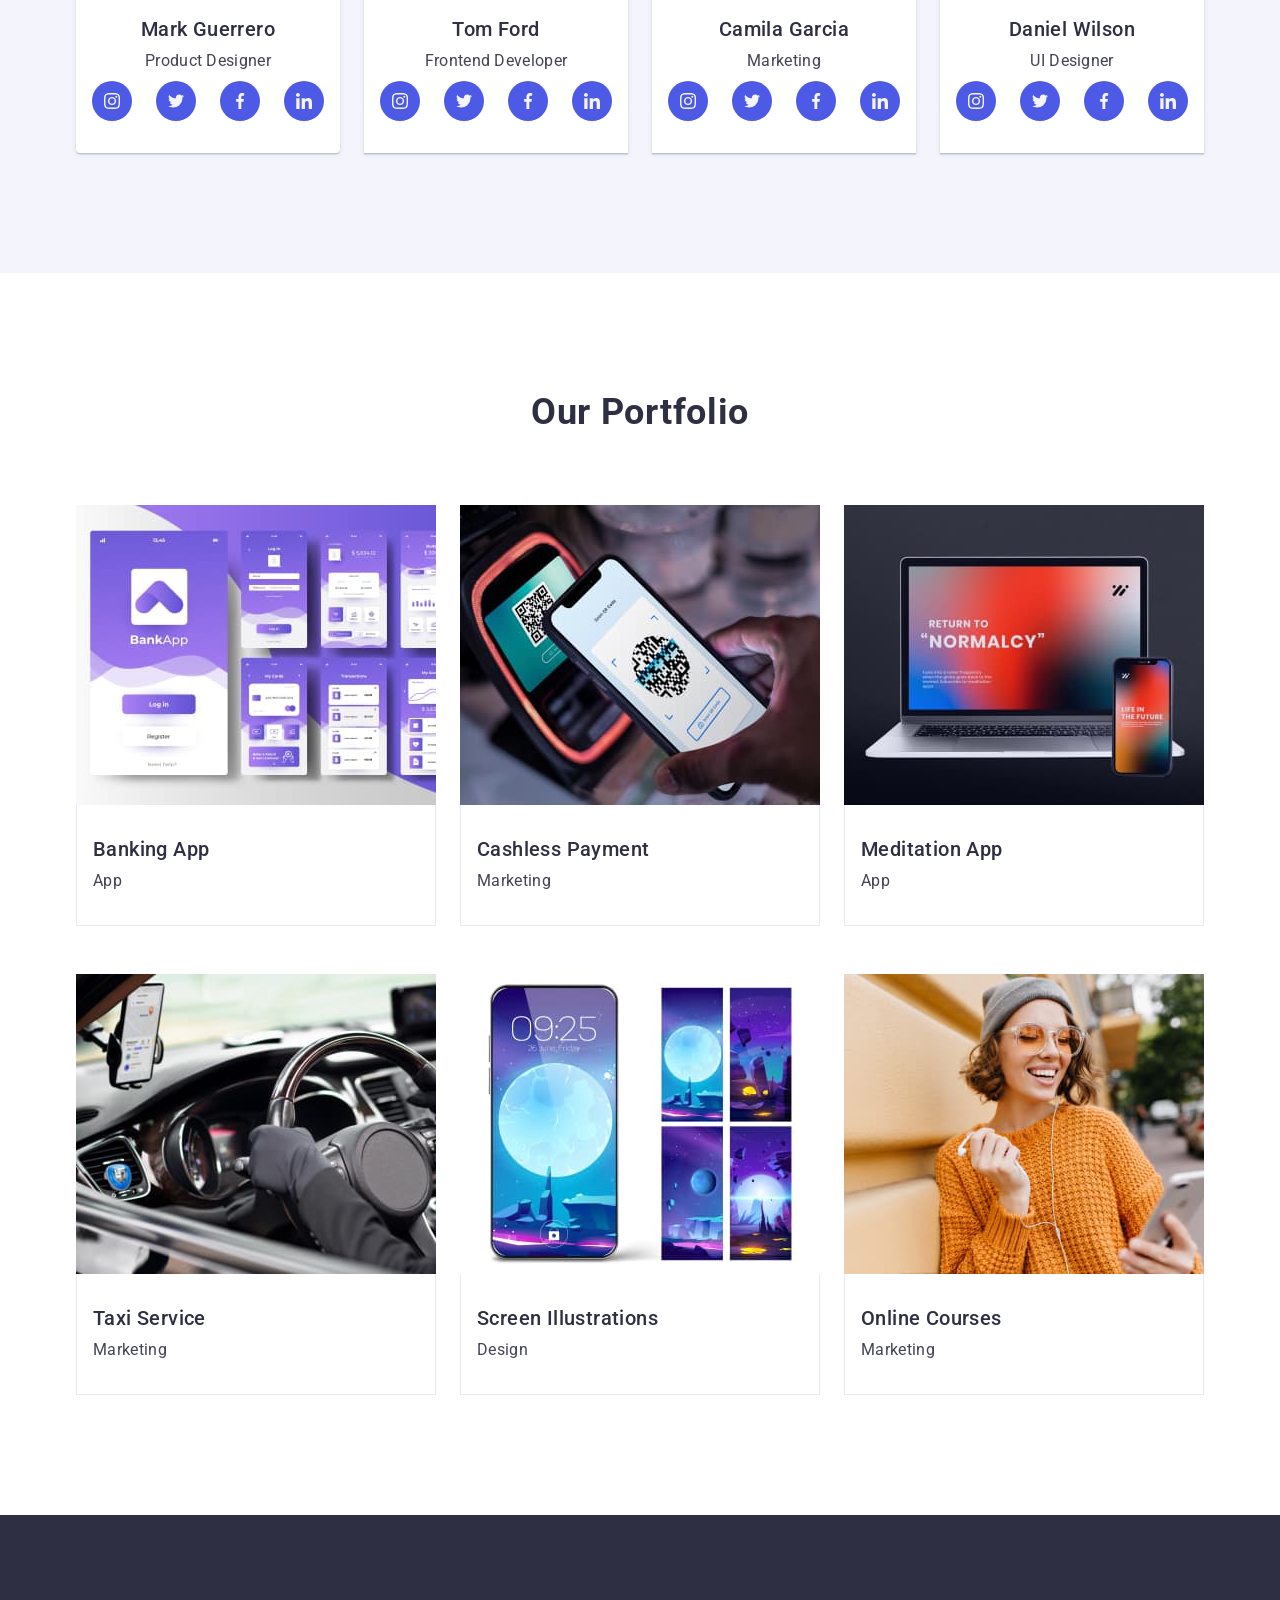
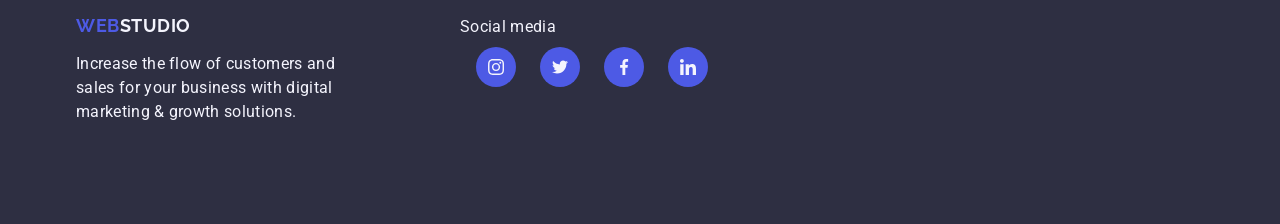
==== commit 4a128957: "added ovarlays feature" ====
--- a/index.html
+++ b/index.html
@@ -73,6 +73,7 @@
                 <use href="./images/icons.svg#icon-antenna"></use>
               </svg>
               <h3 class="subtitle">Strategy</h3>
+
               <p class="text">
                 Our goal is to identify the business problem to walk away with
                 the perfect and creative solution.
@@ -416,15 +417,17 @@
     <!-- Footer section -->
     <footer class="footer">
       <div class="container">
-        <a href="./index.html" class="logo-text footer-link"
-          >Web<span class="logo-footer-accent">Studio</span></a
-        >
-        <p class="text text-footer">
-          Increase the flow of customers and sales for your business with
-          digital marketing & growth solutions.
-        </p>
+        <div class="footer-logo-inform">
+          <a href="./index.html" class="logo-text footer-link"
+            >Web<span class="logo-footer-accent">Studio</span></a
+          >
+          <p class="text text-footer">
+            Increase the flow of customers and sales for your business with
+            digital marketing & growth solutions.
+          </p>
+        </div>
         <div class="footer-socials">
-          <p socials-text>Social media</p>
+          <p class="socials-text">Social media</p>
           <ul class="socials-list">
             <li class="socials-item">
               <a href="" class="socials-link">
--- a/css/styles.css
+++ b/css/styles.css
@@ -78,6 +78,7 @@
     display: flex;
     justify-content: space-between;
 }
+
 .nav-list-item:not(:last-child) {
 margin-right: 40px;
 }
@@ -90,7 +91,6 @@
     font-weight: 700;
     text-transform: uppercase;
     margin-right: 76px;
-
 }
 .logo-header-accent {
     color: #2E2F42;
@@ -118,13 +118,21 @@
         letter-spacing: 0.02em;
         padding: 24px 0 24px;
         display: block;
+
+        transition-property: color;
+        transition-duration: 250ms;
+        transition-timing-function: cubic-bezier(0.4, 0, 0.2, 1);
+        position: relative;
 }
 .nav-link:hover, .nav-link:focus, .nav-link:active, .address-link
  {
     color: #404BBF;
 }
+
 .nav-link.active {
     color: #404BBF;
+    
+    bottom: -1px;
 }
 .nav-link.active::after {
     content: "";
@@ -133,6 +141,9 @@
     height: 4px;
     border-radius: 2px;
     background-color: #404BBF;
+        position: absolute;
+            bottom: 0;
+            
 }
 .address-list {
     font-style: normal;
@@ -147,6 +158,10 @@
         font-size: 16px;
         line-height: 1.5;
         letter-spacing: 0.02em;
+
+        transition-property: color;
+        transition-duration: 250ms;
+        transition-timing-function: cubic-bezier(0.4, 0, 0.2, 1);
 }
 .address-link:hover, .address-link:focus, .address-link:active {
     color: #404BBF;
@@ -189,6 +204,9 @@
         margin-right: auto;
         margin-left: auto;
     
+        transition-property: color;
+        transition-duration: 250ms;
+        transition-timing-function: cubic-bezier(0.4, 0, 0.2, 1);
 }
  .hero-btn:hover, .hero-btn:focus, .hero-btn:active {
     background-color: #404BBF; 
@@ -204,6 +222,14 @@
 .advantages-list-item {
     width: calc((100% - 72px) / 4);
 }
+.advantages-icon {
+border-radius: 4px;
+    border: 1px solid var(--LIGHT-SLATE, #8E8F99);
+    background: #F4F4FD;
+    margin-bottom: 8px;
+
+}
+
 .subtitle {
         font-size: 20px;
         font-weight: 500;
@@ -261,6 +287,10 @@
     border-radius: 50%;
     color: #F4F4FD;
     fill: currentColor;
+
+    transition-property: color;
+    transition-duration: 250ms;
+    transition-timing-function: cubic-bezier(0.4, 0, 0.2, 1);
 }
 .socials-link:hover, .socials-link:focus {
     background-color: #404BBF;
@@ -270,6 +300,10 @@
     flex-wrap: wrap;
     row-gap: 48px;
     column-gap: 24px;
+
+    transition-property: color;
+        transition-duration: 250ms;
+        transition-timing-function: cubic-bezier(0.4, 0, 0.2, 1);
 }
 
 .portfolio-item:hover {
@@ -283,6 +317,7 @@
 }
 .wrapper-overlay {
     position: relative;
+    overflow: hidden;
 
 
 }
@@ -301,8 +336,13 @@
             font-size: 16px;
             line-height: 1.5;
             letter-spacing: 0.02em;
-
-
+            transform: translateY(100%);
+            transition-property: transform;
+                transition-duration: 250ms;
+                transition-timing-function: cubic-bezier(0.4, 0, 0.2, 1);
+}
+.portfolio-item:hover .overlay-text {
+    transform: translateY(0);
 }
 .footer {
     background-color: #2E2F42;
@@ -320,8 +360,9 @@
     display: inline-block;
     margin-bottom: 16px;
 }
-.text-footer {
-    color: var(--CLOUD, #F4F4FD);
+
+.text-footer, .socials-text {
+    color: #F4F4FD;
         font-family: Roboto;
         font-size: 16px;
         font-style: normal;
@@ -331,6 +372,9 @@
         letter-spacing: 0.02em;
         width: 264px;
 }
-.footer-socials {
-   
+.footer>.container {
+    display: flex;
+}
+.footer-logo-inform {
+   margin-right: 120px;
 }
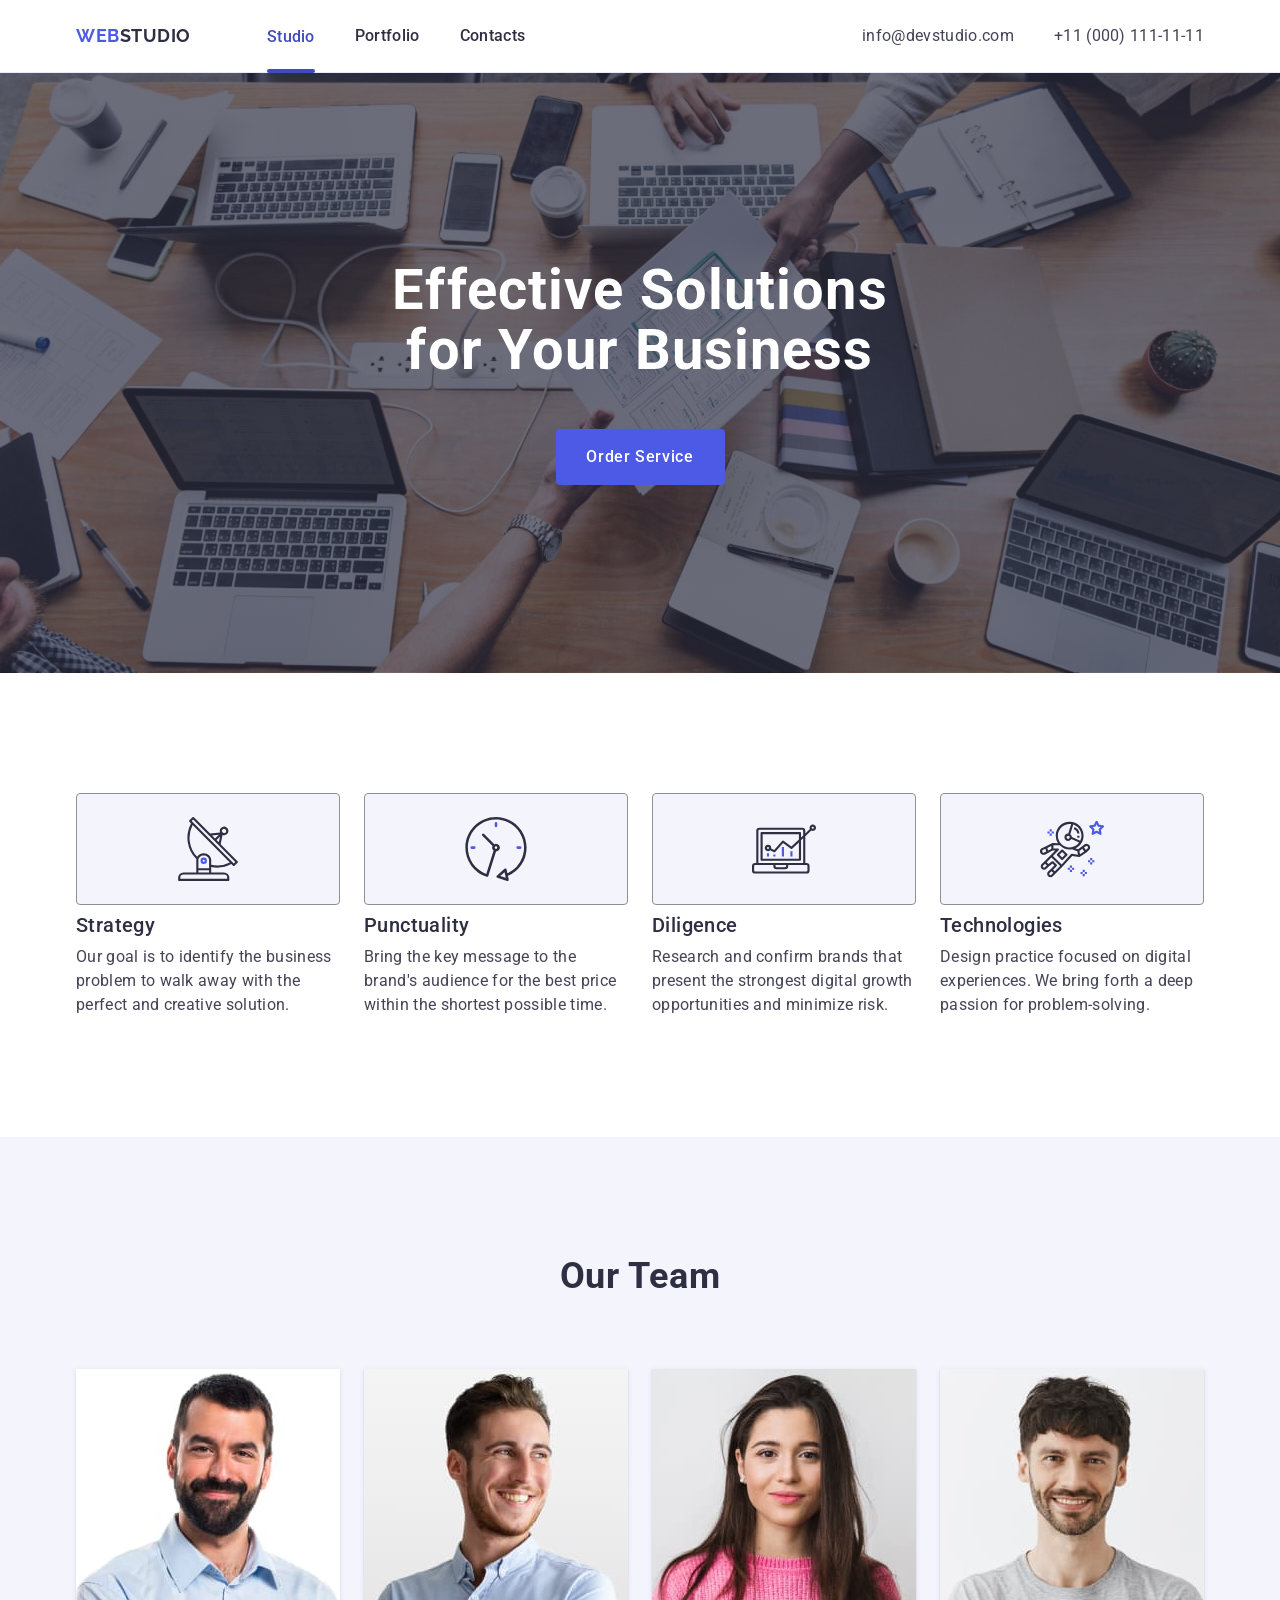
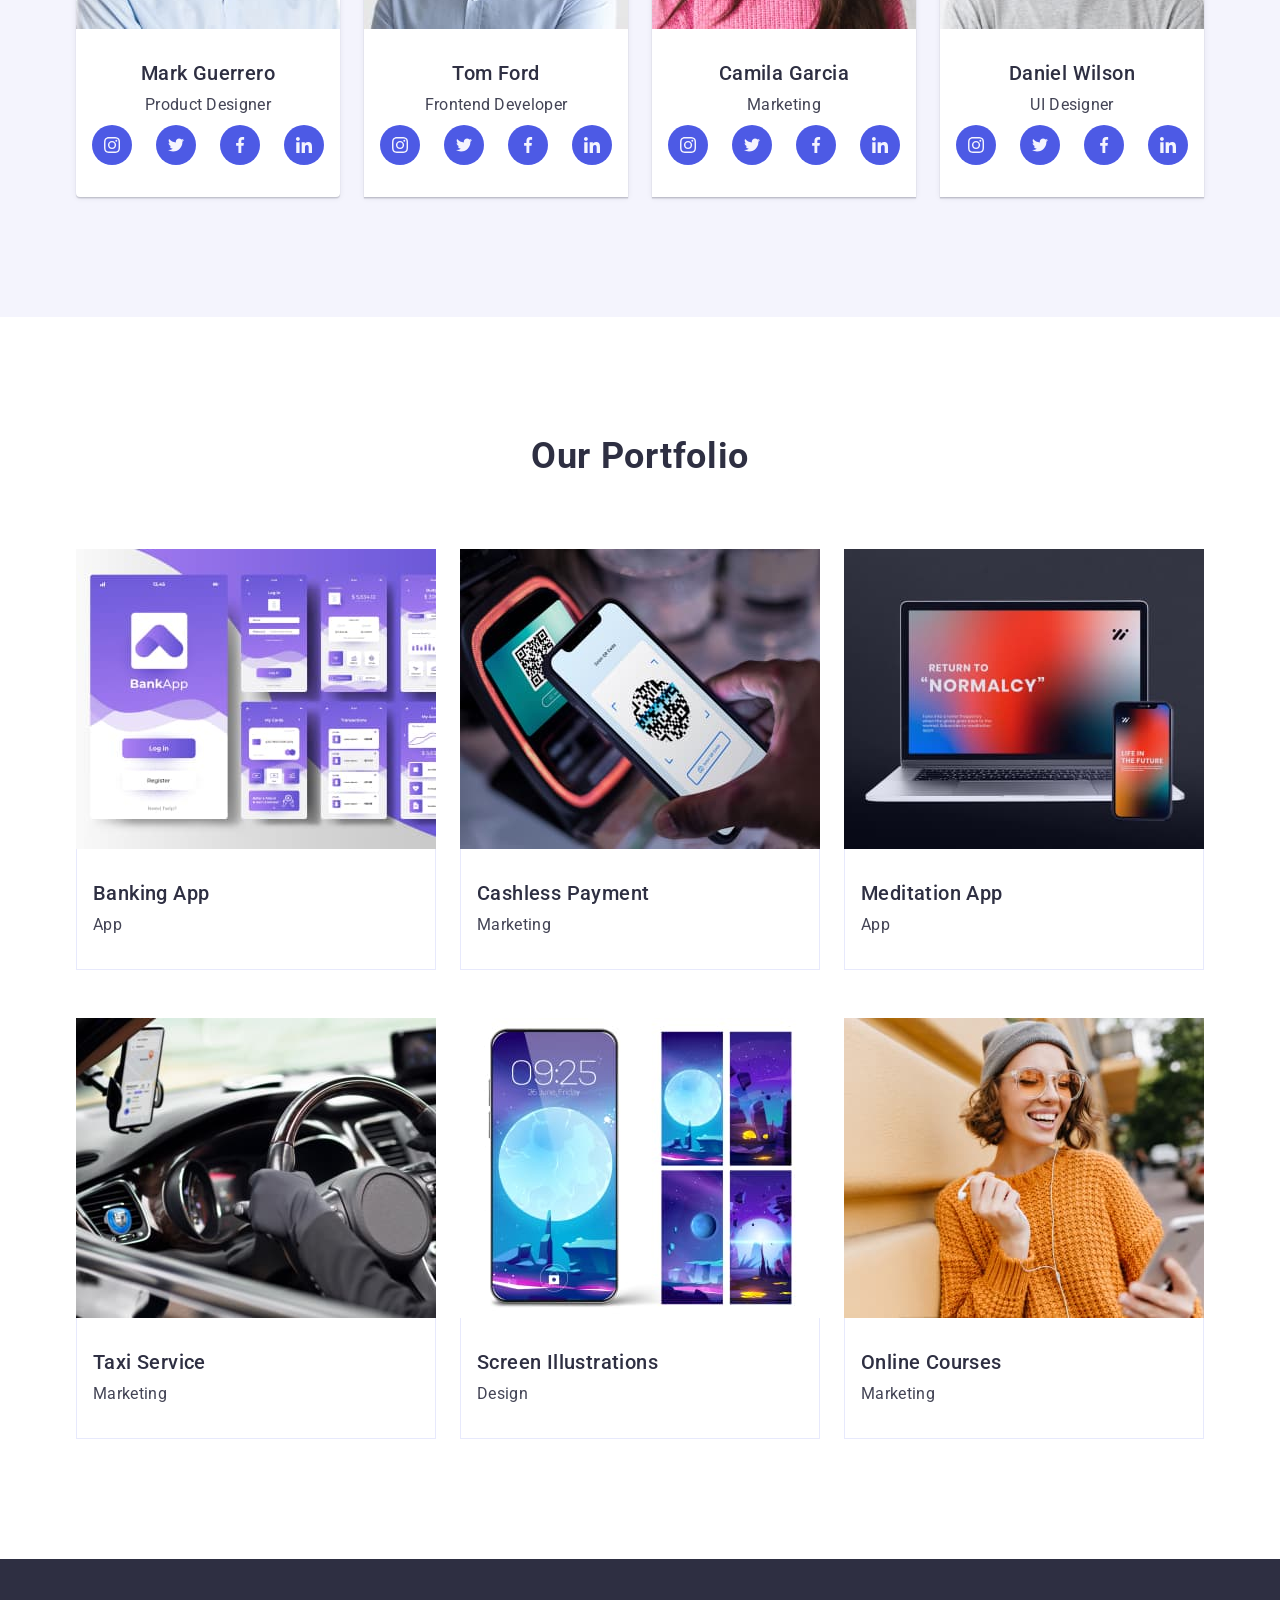
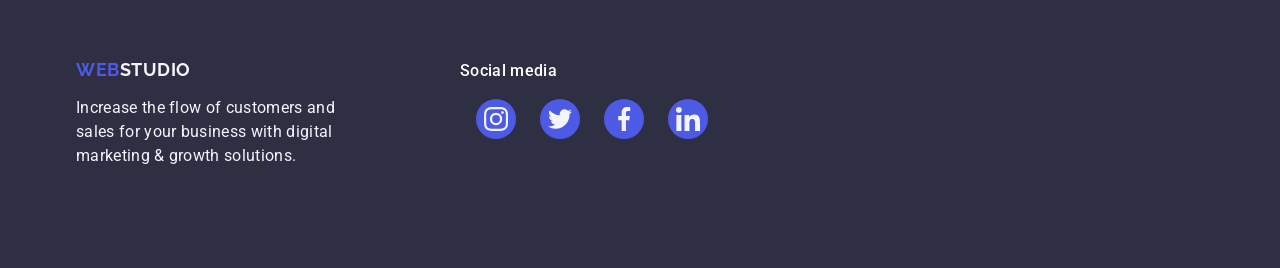
==== commit fc1d5e62: "added correction work 1" ====
--- a/index.html
+++ b/index.html
@@ -69,9 +69,12 @@
           <h2 class="visually-hidden">Advantages</h2>
           <ul class="advantages-list">
             <li class="advantages-list-item">
-              <svg class="advantages-icon" width="64" height="64">
-                <use href="./images/icons.svg#icon-antenna"></use>
-              </svg>
+              <div class="icon-wrapper">
+                <svg class="advantages-icon" width="64" height="64">
+                  <use href="./images/icons.svg#icon-antenna"></use>
+                </svg>
+              </div>
+
               <h3 class="subtitle">Strategy</h3>
 
               <p class="text">
@@ -80,9 +83,11 @@
               </p>
             </li>
             <li class="advantages-list-item">
-              <svg class="advantages-icon" width="64" height="64">
-                <use href="./images/icons.svg#icon-clock"></use>
-              </svg>
+              <div class="icon-wrapper">
+                <svg class="advantages-icon" width="64" height="64">
+                  <use href="./images/icons.svg#icon-clock"></use>
+                </svg>
+              </div>
               <h3 class="subtitle">Punctuality</h3>
               <p class="text">
                 Bring the key message to the brand's audience for the best price
@@ -90,9 +95,11 @@
               </p>
             </li>
             <li class="advantages-list-item">
-              <svg class="advantages-icon" width="64" height="64">
-                <use href="./images/icons.svg#icon-diagram"></use>
-              </svg>
+              <div class="icon-wrapper">
+                <svg class="advantages-icon" width="64" height="64">
+                  <use href="./images/icons.svg#icon-diagram"></use>
+                </svg>
+              </div>
               <h3 class="subtitle">Diligence</h3>
               <p class="text">
                 Research and confirm brands that present the strongest digital
@@ -100,9 +107,11 @@
               </p>
             </li>
             <li class="advantages-list-item">
-              <svg class="advantages-icon" width="64" height="64">
-                <use href="./images/icons.svg#icon-astronaut"></use>
-              </svg>
+              <div class="icon-wrapper">
+                <svg class="advantages-icon" width="64" height="64">
+                  <use href="./images/icons.svg#icon-astronaut"></use>
+                </svg>
+              </div>
               <h3 class="subtitle">Technologies</h3>
               <p class="text">
                 Design practice focused on digital experiences. We bring forth a
@@ -431,28 +440,28 @@
           <ul class="socials-list">
             <li class="socials-item">
               <a href="" class="socials-link">
-                <svg class="socials-icon" width="16" height="16">
+                <svg class="socials-icon" width="24" height="24">
                   <use href="./images/icons.svg#icon-instagram"></use>
                 </svg>
               </a>
             </li>
             <li class="socials-item">
               <a href="" class="socials-link">
-                <svg class="socials-icon" width="16" height="16">
+                <svg class="socials-icon" width="24" height="24">
                   <use href="./images/icons.svg#icon-twitter"></use>
                 </svg>
               </a>
             </li>
             <li class="socials-item">
               <a href="" class="socials-link">
-                <svg class="socials-icon" width="16" height="16">
+                <svg class="socials-icon" width="24" height="24">
                   <use href="./images/icons.svg#icon-facebook"></use>
                 </svg>
               </a>
             </li>
             <li class="socials-item">
               <a href="" class="socials-link">
-                <svg class="socials-icon" width="16" height="16">
+                <svg class="socials-icon" width="24" height="24">
                   <use href="./images/icons.svg#icon-linkedin"></use>
                 </svg>
               </a>
--- a/css/styles.css
+++ b/css/styles.css
@@ -119,9 +119,7 @@
         padding: 24px 0 24px;
         display: block;
 
-        transition-property: color;
-        transition-duration: 250ms;
-        transition-timing-function: cubic-bezier(0.4, 0, 0.2, 1);
+    transition: background-color 250ms cubic-bezier(0.4, 0, 0.2, 1);
         position: relative;
 }
 .nav-link:hover, .nav-link:focus, .nav-link:active, .address-link
@@ -222,12 +220,15 @@
 .advantages-list-item {
     width: calc((100% - 72px) / 4);
 }
-.advantages-icon {
-border-radius: 4px;
-    border: 1px solid var(--LIGHT-SLATE, #8E8F99);
-    background: #F4F4FD;
+.icon-wrapper {
+    display: flex;
+    align-items: center;
+    justify-content: center;
+    height: 112px;
+    background-color: #f4f4fd;
+    border-radius: 4px;
     margin-bottom: 8px;
-
+        border: 1px solid #8E8F99;
 }
 
 .subtitle {
@@ -287,10 +288,7 @@
     border-radius: 50%;
     color: #F4F4FD;
     fill: currentColor;
-
-    transition-property: color;
-    transition-duration: 250ms;
-    transition-timing-function: cubic-bezier(0.4, 0, 0.2, 1);
+    transition: background-color 250ms cubic-bezier(0.4, 0, 0.2, 1);
 }
 .socials-link:hover, .socials-link:focus {
     background-color: #404BBF;
@@ -301,9 +299,7 @@
     row-gap: 48px;
     column-gap: 24px;
 
-    transition-property: color;
-        transition-duration: 250ms;
-        transition-timing-function: cubic-bezier(0.4, 0, 0.2, 1);
+transition: background-color 250ms cubic-bezier(0.4, 0, 0.2, 1);
 }
 
 .portfolio-item:hover {
@@ -349,6 +345,10 @@
     padding: 100px 0 100px;
 
 }
+.footer>.container {
+    display: flex;
+    align-items: baseline;
+}
 .footer>.text {
     
     color: #F4F4FD;
@@ -372,9 +372,18 @@
         letter-spacing: 0.02em;
         width: 264px;
 }
-.footer>.container {
-    display: flex;
-}
+.socials-text {
+    font-weight: 500;
+    color: #FFFFFF;
+    margin-bottom: 16px;
+}
+
 .footer-logo-inform {
    margin-right: 120px;
-}+}
+.socials-link:hover, socials-link:focus {
+    background-color: #31d0aa;
+}
+/* .socials-list {
+    gap: 16px;;
+} */
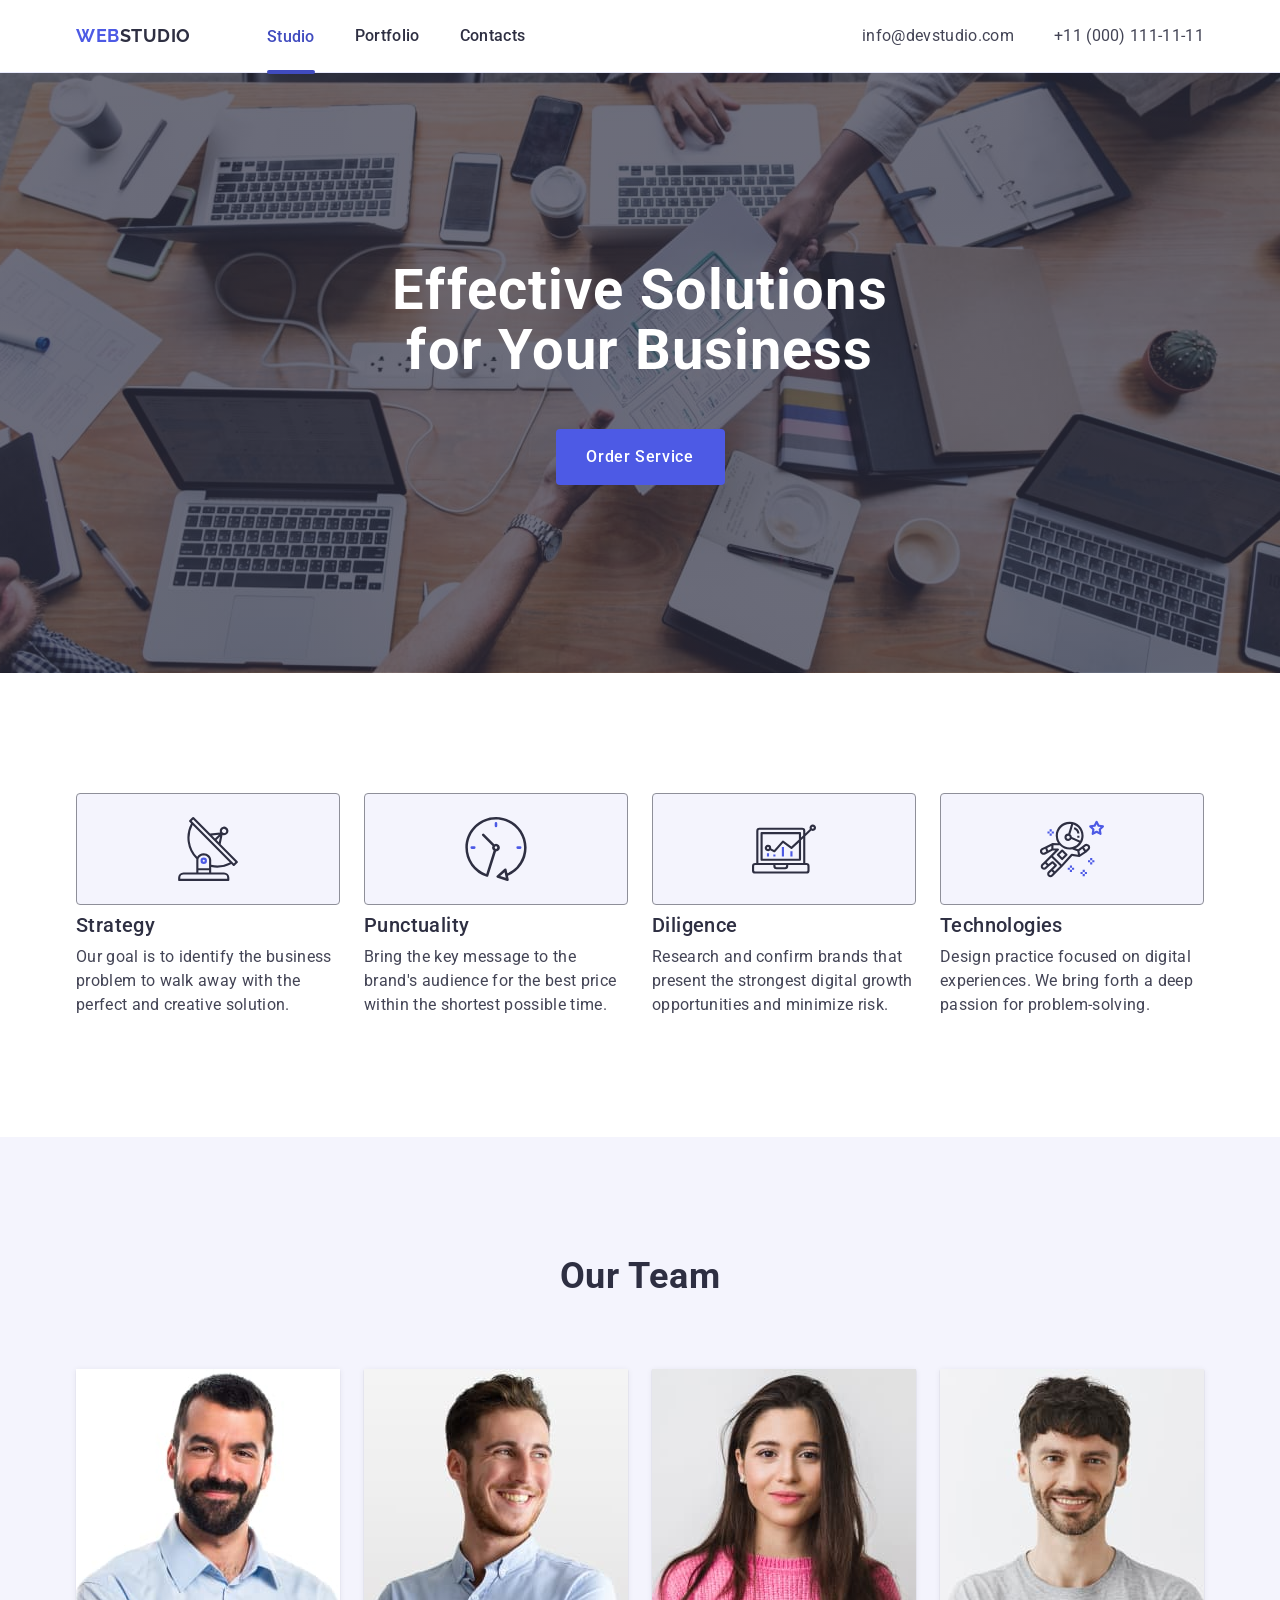
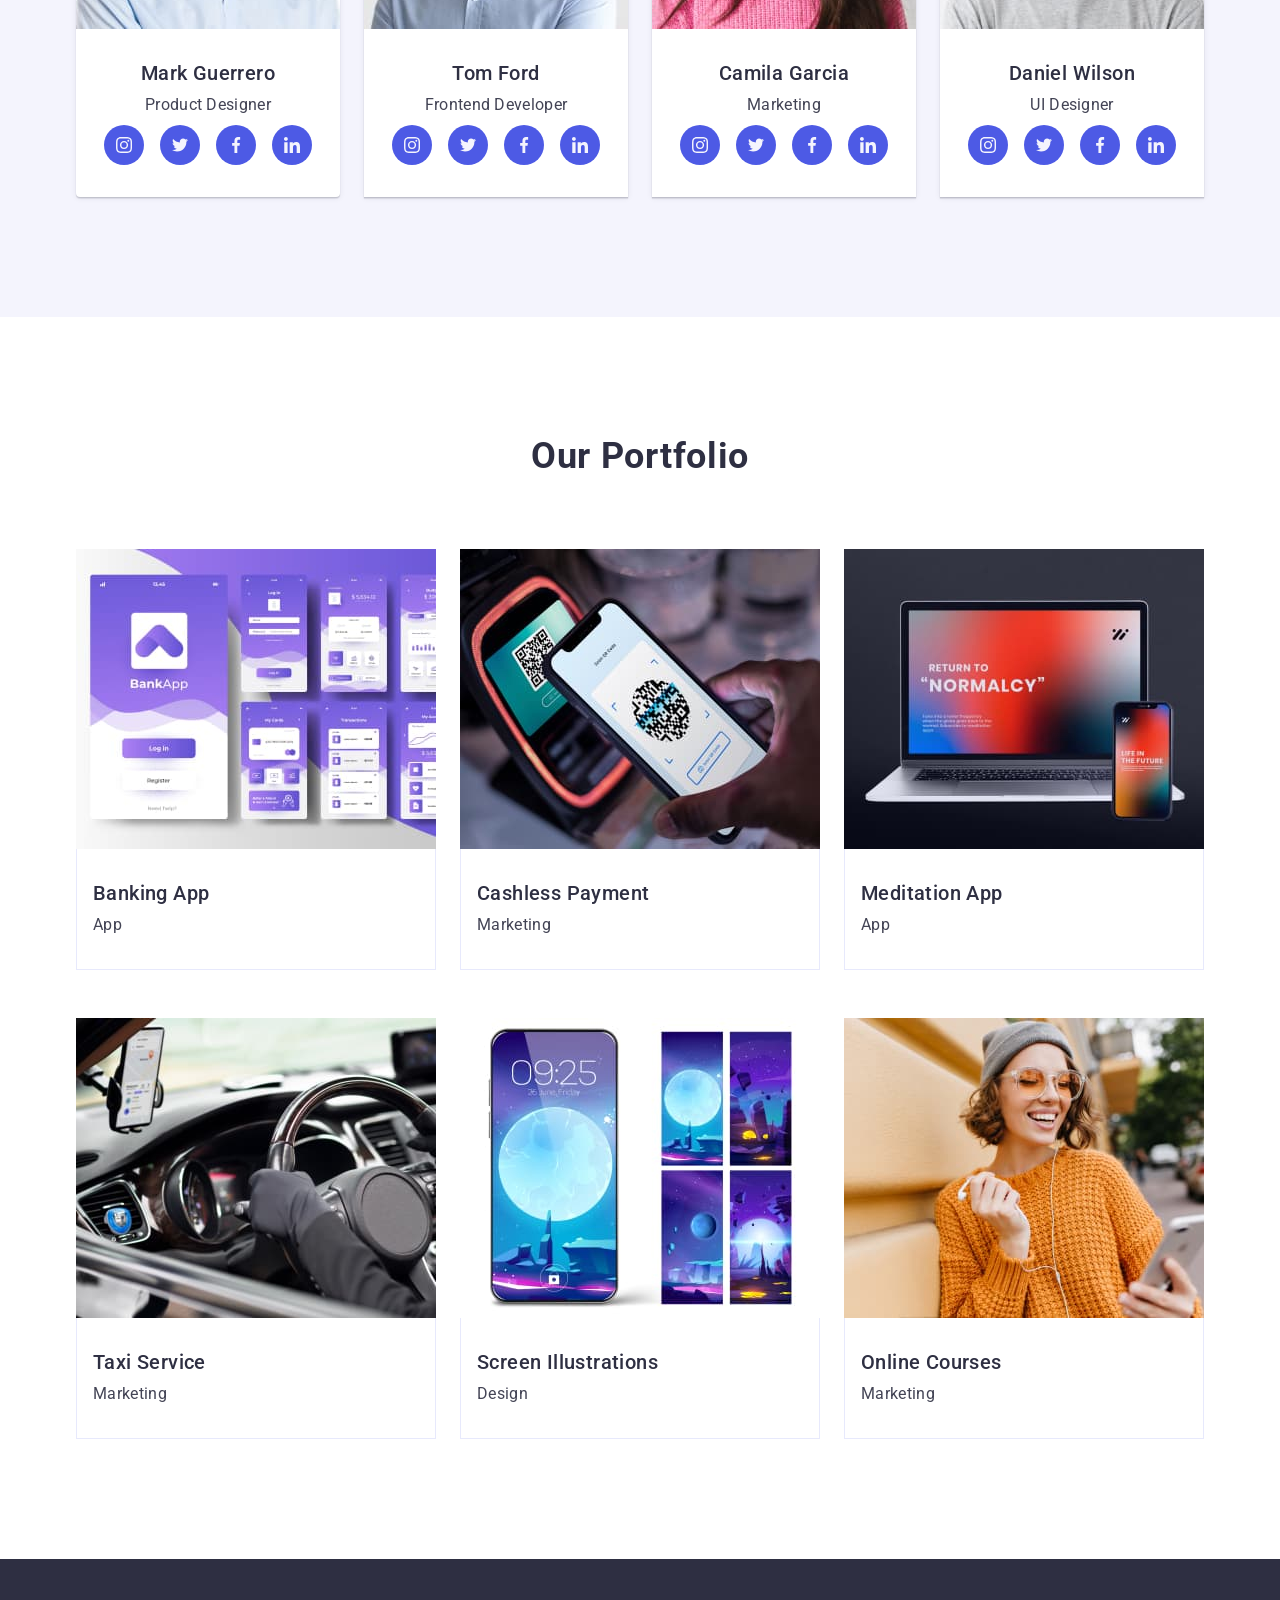
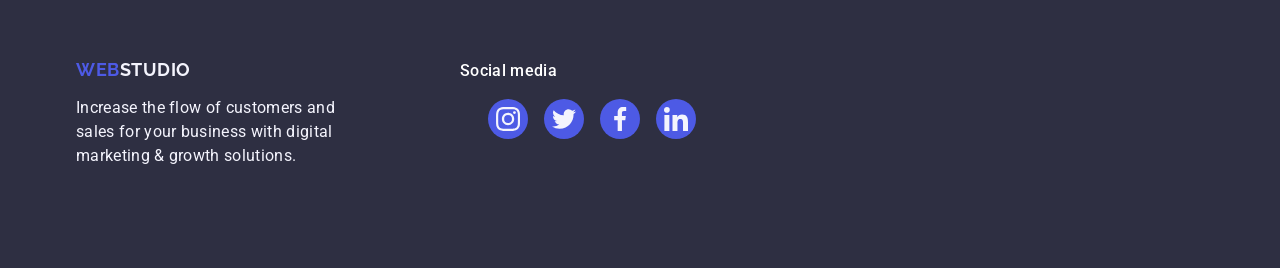
==== commit f1c3e3e7: "added correction work 3" ====
--- a/index.html
+++ b/index.html
@@ -138,28 +138,28 @@
                 <p class="text">Product Designer</p>
                 <ul class="socials-list">
                   <li class="socials-item">
-                    <a href="" class="socials-link">
+                    <a href="" class="socials-link socials-link-team">
                       <svg class="socials-icon" width="16" height="16">
                         <use href="./images/icons.svg#icon-instagram"></use>
                       </svg>
                     </a>
                   </li>
                   <li class="socials-item">
-                    <a href="" class="socials-link">
+                    <a href="" class="socials-link socials-link-team">
                       <svg class="socials-icon" width="16" height="16">
                         <use href="./images/icons.svg#icon-twitter"></use>
                       </svg>
                     </a>
                   </li>
                   <li class="socials-item">
-                    <a href="" class="socials-link">
+                    <a href="" class="socials-link socials-link-team">
                       <svg class="socials-icon" width="16" height="16">
                         <use href="./images/icons.svg#icon-facebook"></use>
                       </svg>
                     </a>
                   </li>
                   <li class="socials-item">
-                    <a href="" class="socials-link">
+                    <a href="" class="socials-link socials-link-team">
                       <svg class="socials-icon" width="16" height="16">
                         <use href="./images/icons.svg#icon-linkedin"></use>
                       </svg>
@@ -180,28 +180,28 @@
                 <p class="text">Frontend Developer</p>
                 <ul class="socials-list">
                   <li class="socials-item">
-                    <a href="" class="socials-link">
+                    <a href="" class="socials-link socials-link-team">
                       <svg class="socials-icon" width="16" height="16">
                         <use href="./images/icons.svg#icon-instagram"></use>
                       </svg>
                     </a>
                   </li>
                   <li class="socials-item">
-                    <a href="" class="socials-link">
+                    <a href="" class="socials-link socials-link-team">
                       <svg class="socials-icon" width="16" height="16">
                         <use href="./images/icons.svg#icon-twitter"></use>
                       </svg>
                     </a>
                   </li>
                   <li class="socials-item">
-                    <a href="" class="socials-link">
+                    <a href="" class="socials-link socials-link-team">
                       <svg class="socials-icon" width="16" height="16">
                         <use href="./images/icons.svg#icon-facebook"></use>
                       </svg>
                     </a>
                   </li>
                   <li class="socials-item">
-                    <a href="" class="socials-link">
+                    <a href="" class="socials-link socials-link-team">
                       <svg class="socials-icon" width="16" height="16">
                         <use href="./images/icons.svg#icon-linkedin"></use>
                       </svg>
@@ -222,28 +222,28 @@
                 <p class="text">Marketing</p>
                 <ul class="socials-list">
                   <li class="socials-item">
-                    <a href="" class="socials-link">
+                    <a href="" class="socials-link socials-link-team">
                       <svg class="socials-icon" width="16" height="16">
                         <use href="./images/icons.svg#icon-instagram"></use>
                       </svg>
                     </a>
                   </li>
                   <li class="socials-item">
-                    <a href="" class="socials-link">
+                    <a href="" class="socials-link socials-link-team">
                       <svg class="socials-icon" width="16" height="16">
                         <use href="./images/icons.svg#icon-twitter"></use>
                       </svg>
                     </a>
                   </li>
                   <li class="socials-item">
-                    <a href="" class="socials-link">
+                    <a href="" class="socials-link socials-link-team">
                       <svg class="socials-icon" width="16" height="16">
                         <use href="./images/icons.svg#icon-facebook"></use>
                       </svg>
                     </a>
                   </li>
                   <li class="socials-item">
-                    <a href="" class="socials-link">
+                    <a href="" class="socials-link socials-link-team">
                       <svg class="socials-icon" width="16" height="16">
                         <use href="./images/icons.svg#icon-linkedin"></use>
                       </svg>
@@ -264,28 +264,28 @@
                 <p class="text">UI Designer</p>
                 <ul class="socials-list">
                   <li class="socials-item">
-                    <a href="" class="socials-link">
+                    <a href="" class="socials-link socials-link-team">
                       <svg class="socials-icon" width="16" height="16">
                         <use href="./images/icons.svg#icon-instagram"></use>
                       </svg>
                     </a>
                   </li>
                   <li class="socials-item">
-                    <a href="" class="socials-link">
+                    <a href="" class="socials-link socials-link-team">
                       <svg class="socials-icon" width="16" height="16">
                         <use href="./images/icons.svg#icon-twitter"></use>
                       </svg>
                     </a>
                   </li>
                   <li class="socials-item">
-                    <a href="" class="socials-link">
+                    <a href="" class="socials-link socials-link-team">
                       <svg class="socials-icon" width="16" height="16">
                         <use href="./images/icons.svg#icon-facebook"></use>
                       </svg>
                     </a>
                   </li>
                   <li class="socials-item">
-                    <a href="" class="socials-link">
+                    <a href="" class="socials-link socials-link-team">
                       <svg class="socials-icon" width="16" height="16">
                         <use href="./images/icons.svg#icon-linkedin"></use>
                       </svg>
@@ -439,28 +439,28 @@
           <p class="socials-text">Social media</p>
           <ul class="socials-list">
             <li class="socials-item">
-              <a href="" class="socials-link">
+              <a href="" class="socials-link socials-link-footer">
                 <svg class="socials-icon" width="24" height="24">
                   <use href="./images/icons.svg#icon-instagram"></use>
                 </svg>
               </a>
             </li>
             <li class="socials-item">
-              <a href="" class="socials-link">
+              <a href="" class="socials-link socials-link-footer">
                 <svg class="socials-icon" width="24" height="24">
                   <use href="./images/icons.svg#icon-twitter"></use>
                 </svg>
               </a>
             </li>
             <li class="socials-item">
-              <a href="" class="socials-link">
+              <a href="" class="socials-link socials-link-footer">
                 <svg class="socials-icon" width="24" height="24">
                   <use href="./images/icons.svg#icon-facebook"></use>
                 </svg>
               </a>
             </li>
             <li class="socials-item">
-              <a href="" class="socials-link">
+              <a href="" class="socials-link socials-link-footer">
                 <svg class="socials-icon" width="24" height="24">
                   <use href="./images/icons.svg#icon-linkedin"></use>
                 </svg>
--- a/css/styles.css
+++ b/css/styles.css
@@ -56,6 +56,11 @@
 .section-header {
     border-bottom: 1px solid #E7E9FC;
     background: #FFF;
+    box-shadow: 0px 2px 1px rgba(46, 47, 66, 0.08),
+        0px 1px 1px rgba(46, 47, 66, 0.16),
+        0px 1px 6px rgba(46, 47, 66, 0.08);
+      
+        
 
 }
 .container {
@@ -122,6 +127,9 @@
     transition: background-color 250ms cubic-bezier(0.4, 0, 0.2, 1);
         position: relative;
 }
+.nav-link:first-child {
+    transition: color 250ms cubic-bezier(0.4, 0, 0.2, 1);
+}
 .nav-link:hover, .nav-link:focus, .nav-link:active, .address-link
  {
     color: #404BBF;
@@ -140,7 +148,7 @@
     border-radius: 2px;
     background-color: #404BBF;
         position: absolute;
-            bottom: 0;
+            bottom: -1px;
             
 }
 .address-list {
@@ -167,7 +175,7 @@
 .hero {
     background-color: #2E2F42;
     padding: 188px 0;
-    max-width: 1440рх;
+    /* max-width: 1440рх; */
     background-image: linear-gradient(rgba(46, 47, 66, 0.70), rgba(46, 47, 66, 0.70)), url(../images/hero-bg.jpg);
     background-repeat: no-repeat;
     background-position: center;
@@ -177,7 +185,6 @@
 
 .hero-title {
     color: #FFFFFF;
-    color: var(--WHITE, #FFF);
         text-align: center;
         font-size: 56px;
         font-weight: 700;
@@ -202,9 +209,7 @@
         margin-right: auto;
         margin-left: auto;
     
-        transition-property: color;
-        transition-duration: 250ms;
-        transition-timing-function: cubic-bezier(0.4, 0, 0.2, 1);
+        transition: background-color 250ms cubic-bezier(0.4, 0, 0.2, 1);;
 }
  .hero-btn:hover, .hero-btn:focus, .hero-btn:active {
     background-color: #404BBF; 
@@ -262,6 +267,7 @@
 .our-team-item:first-child {
     width: calc((100% - 72px) / 4);
     border-radius: 0px 0px 4px 4px;
+    transition:  250ms cubic-bezier(0.4, 0, 0.2, 1);
 }
 .our-team-item-bottom {
     padding: 32px 0 32px;
@@ -269,7 +275,7 @@
 }
 .socials-list {
     display: flex;
-    gap: 24px;
+    gap: 16px;
     justify-content: center;
     align-items: center;
     margin-top: 8px;
@@ -290,8 +296,8 @@
     fill: currentColor;
     transition: background-color 250ms cubic-bezier(0.4, 0, 0.2, 1);
 }
-.socials-link:hover, .socials-link:focus {
-    background-color: #404BBF;
+.socials-link-team:hover, .socials-link-team:focus, .socials-link-team:active {
+    background-color: #404bbf;
 }
 .portfolio-list {
     display: flex;
@@ -381,7 +387,7 @@
 .footer-logo-inform {
    margin-right: 120px;
 }
-.socials-link:hover, socials-link:focus {
+.socials-link-footer:hover, .socials-link-footer:focus, .socials-link-footer:active {
     background-color: #31d0aa;
 }
 /* .socials-list {
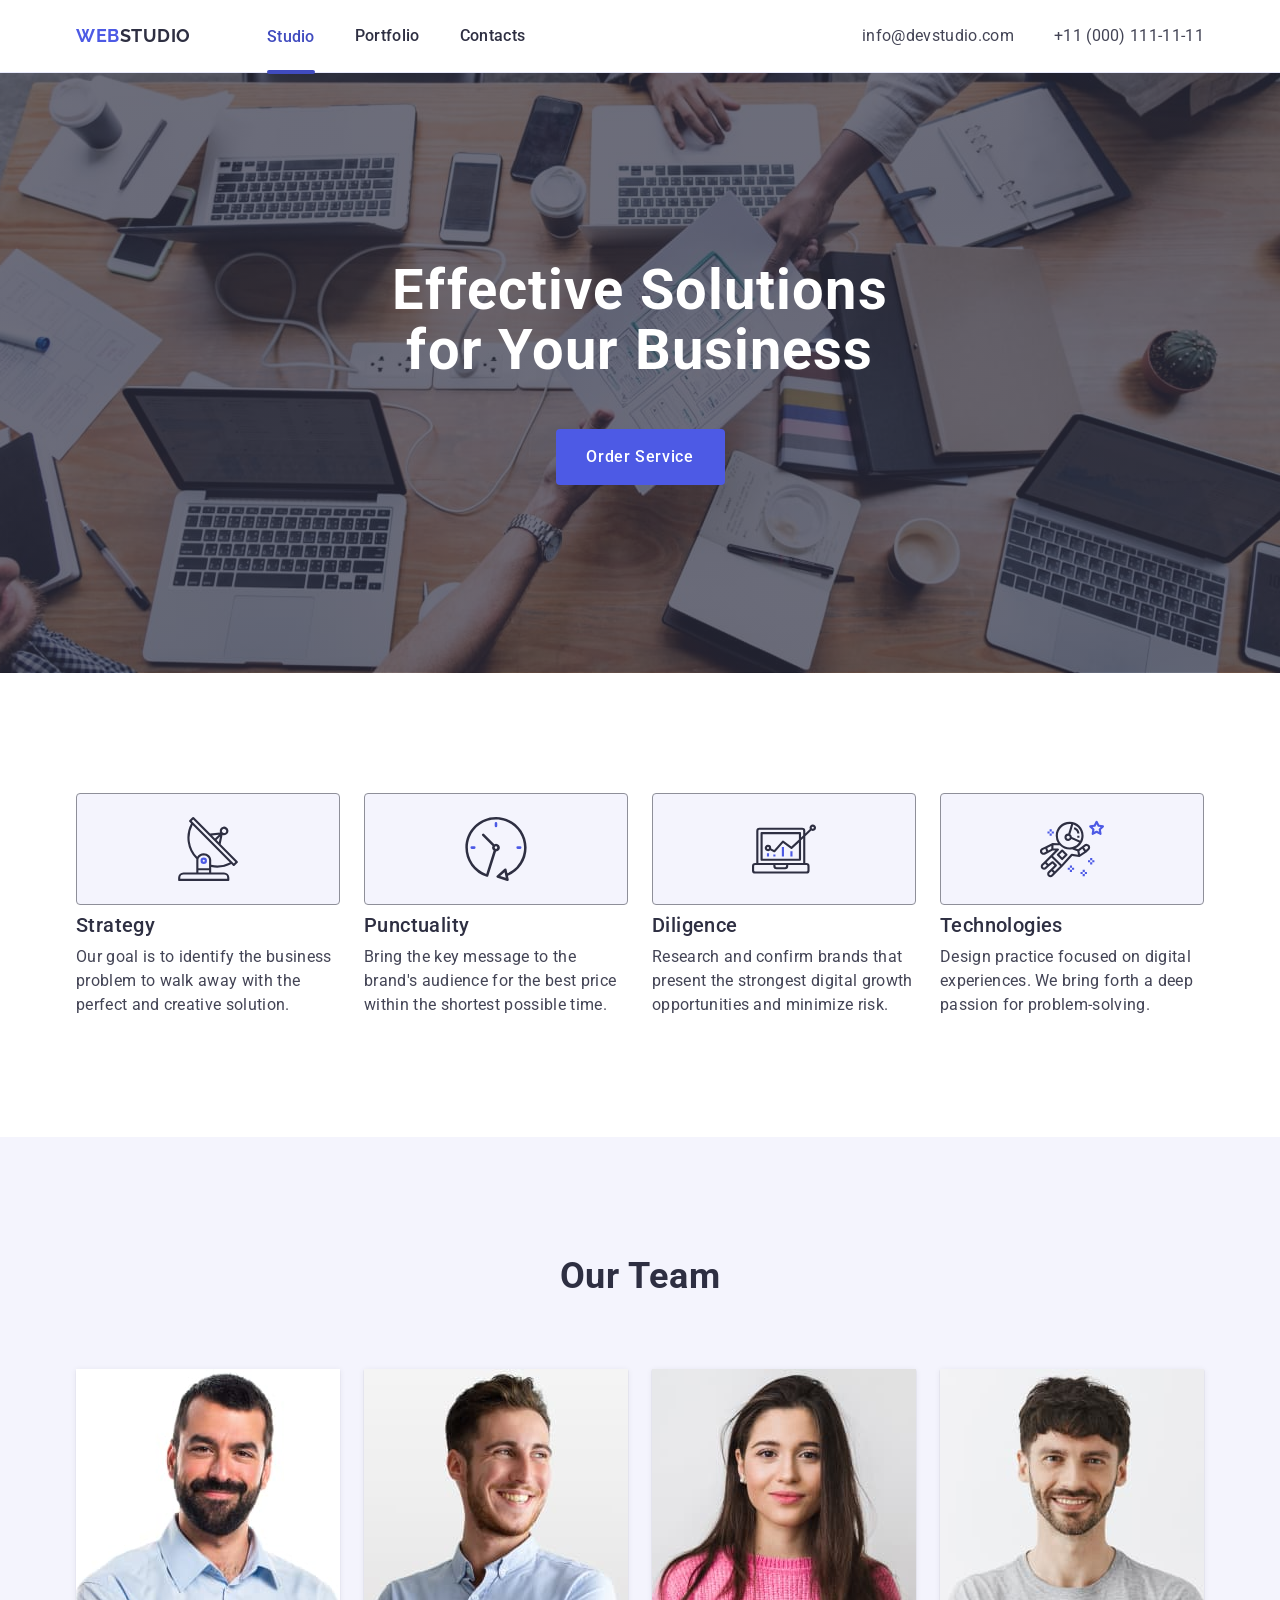
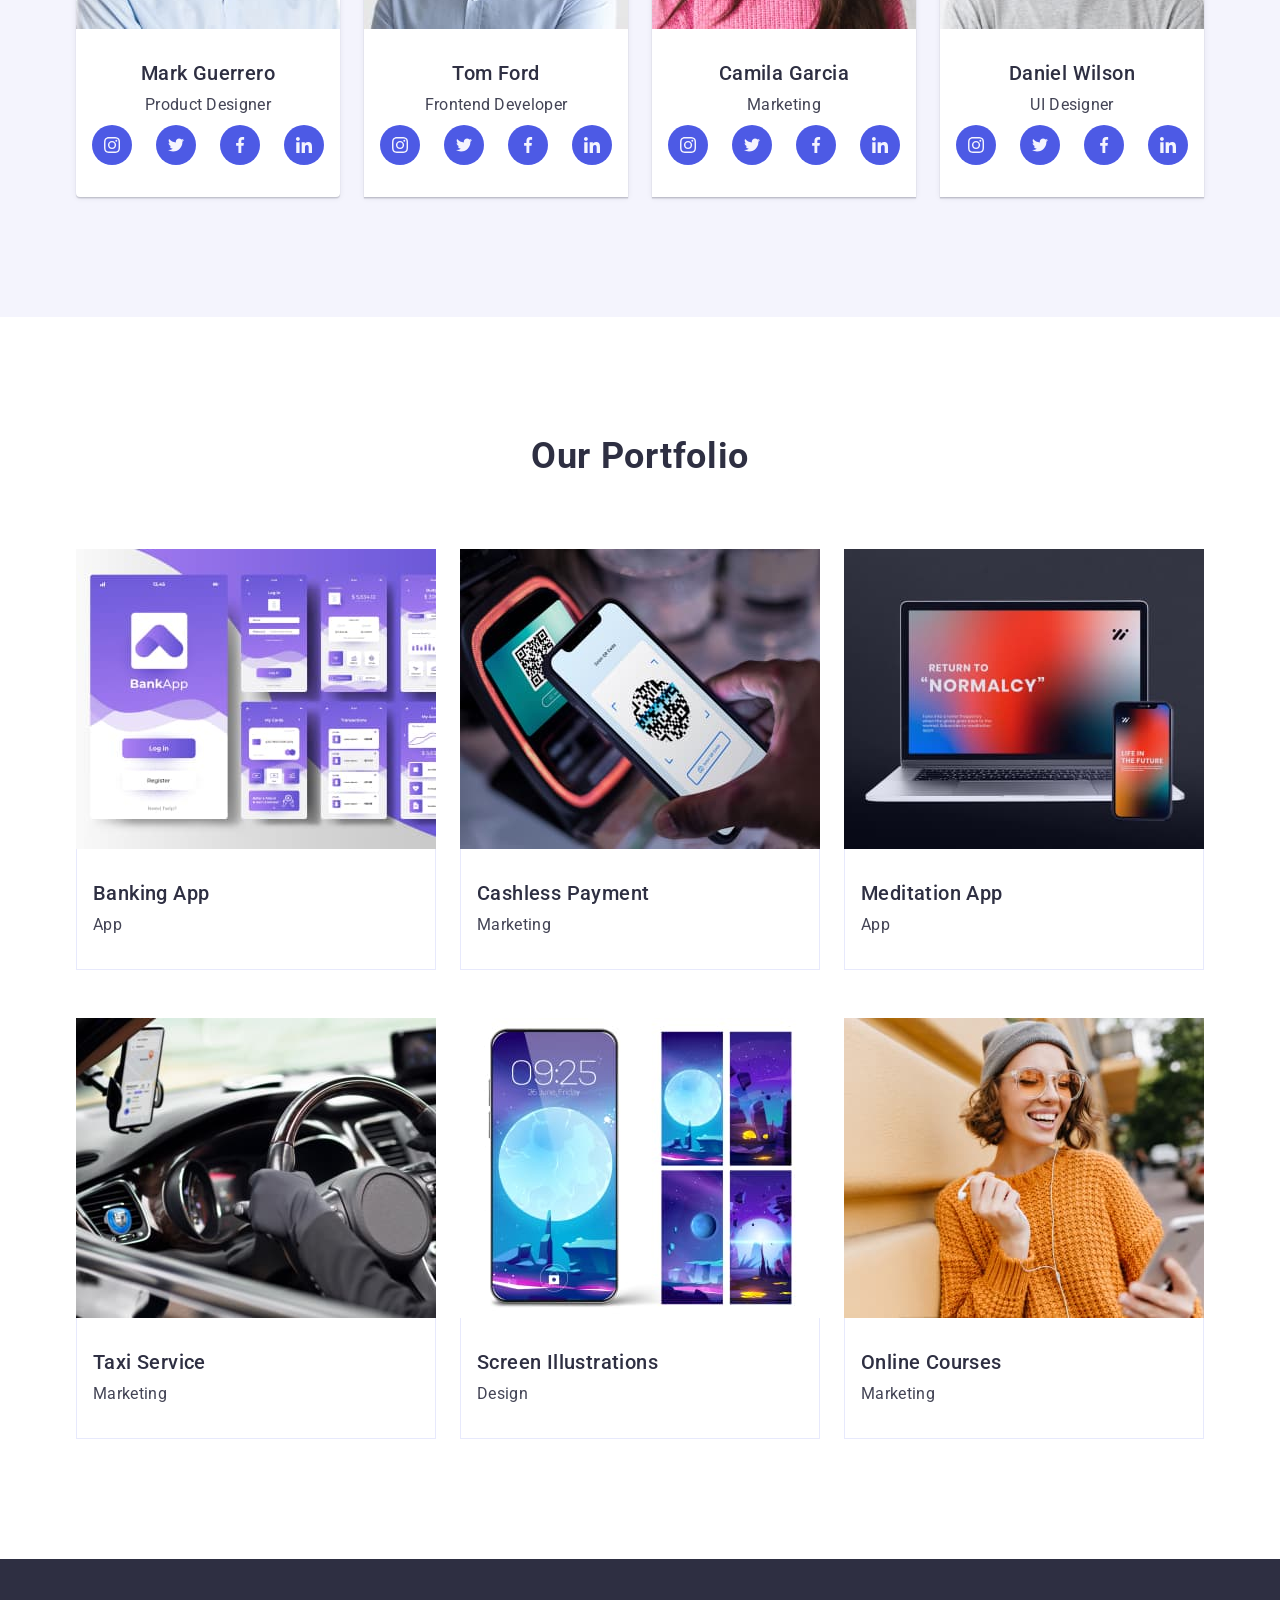
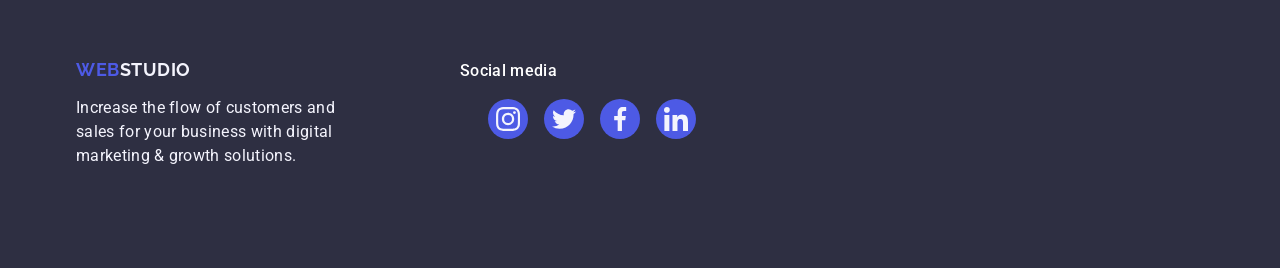
==== commit 0fc07055: "added c/w tutor" ====
--- a/index.html
+++ b/index.html
@@ -136,7 +136,7 @@
               <div class="our-team-item-bottom">
                 <h3 class="subtitle">Mark Guerrero</h3>
                 <p class="text">Product Designer</p>
-                <ul class="socials-list">
+                <ul class="socials-list socials-list-team">
                   <li class="socials-item">
                     <a href="" class="socials-link socials-link-team">
                       <svg class="socials-icon" width="16" height="16">
@@ -178,7 +178,7 @@
               <div class="our-team-item-bottom">
                 <h3 class="subtitle">Tom Ford</h3>
                 <p class="text">Frontend Developer</p>
-                <ul class="socials-list">
+                <ul class="socials-list socials-list-team">
                   <li class="socials-item">
                     <a href="" class="socials-link socials-link-team">
                       <svg class="socials-icon" width="16" height="16">
@@ -220,7 +220,7 @@
               <div class="our-team-item-bottom">
                 <h3 class="subtitle">Camila Garcia</h3>
                 <p class="text">Marketing</p>
-                <ul class="socials-list">
+                <ul class="socials-list socials-list-team">
                   <li class="socials-item">
                     <a href="" class="socials-link socials-link-team">
                       <svg class="socials-icon" width="16" height="16">
@@ -262,7 +262,7 @@
               <div class="our-team-item-bottom">
                 <h3 class="subtitle">Daniel Wilson</h3>
                 <p class="text">UI Designer</p>
-                <ul class="socials-list">
+                <ul class="socials-list socials-list-team">
                   <li class="socials-item">
                     <a href="" class="socials-link socials-link-team">
                       <svg class="socials-icon" width="16" height="16">
@@ -437,7 +437,7 @@
         </div>
         <div class="footer-socials">
           <p class="socials-text">Social media</p>
-          <ul class="socials-list">
+          <ul class="socials-list socials-list-footer">
             <li class="socials-item">
               <a href="" class="socials-link socials-link-footer">
                 <svg class="socials-icon" width="24" height="24">
--- a/css/styles.css
+++ b/css/styles.css
@@ -175,7 +175,7 @@
 .hero {
     background-color: #2E2F42;
     padding: 188px 0;
-    /* max-width: 1440рх; */
+    max-width: 1440px;
     background-image: linear-gradient(rgba(46, 47, 66, 0.70), rgba(46, 47, 66, 0.70)), url(../images/hero-bg.jpg);
     background-repeat: no-repeat;
     background-position: center;
@@ -267,7 +267,7 @@
 .our-team-item:first-child {
     width: calc((100% - 72px) / 4);
     border-radius: 0px 0px 4px 4px;
-    transition:  250ms cubic-bezier(0.4, 0, 0.2, 1);
+transition: box-shadow 250ms cubic-bezier(0.4, 0, 0.2, 1);
 }
 .our-team-item-bottom {
     padding: 32px 0 32px;
@@ -296,6 +296,12 @@
     fill: currentColor;
     transition: background-color 250ms cubic-bezier(0.4, 0, 0.2, 1);
 }
+.socials-list-team {
+    gap: 24px;
+}
+/* .socials-link-team {
+    gap: 24px;
+} */
 .socials-link-team:hover, .socials-link-team:focus, .socials-link-team:active {
     background-color: #404bbf;
 }
@@ -307,7 +313,9 @@
 
 transition: background-color 250ms cubic-bezier(0.4, 0, 0.2, 1);
 }
-
+.portfolio-item {
+    transition: box-shadow 250ms cubic-bezier(0.4, 0, 0.2, 1);
+}
 .portfolio-item:hover {
     box-shadow: 0px 2px 1px 0px rgba(46, 47, 66, 0.08), 0px 1px 1px 0px rgba(46, 47, 66, 0.16), 0px 1px 6px 0px rgba(46, 47, 66, 0.08);
 }
@@ -390,6 +398,6 @@
 .socials-link-footer:hover, .socials-link-footer:focus, .socials-link-footer:active {
     background-color: #31d0aa;
 }
-/* .socials-list {
-    gap: 16px;;
-} */+.socials-list-footer {
+    gap: 16px;
+} 
